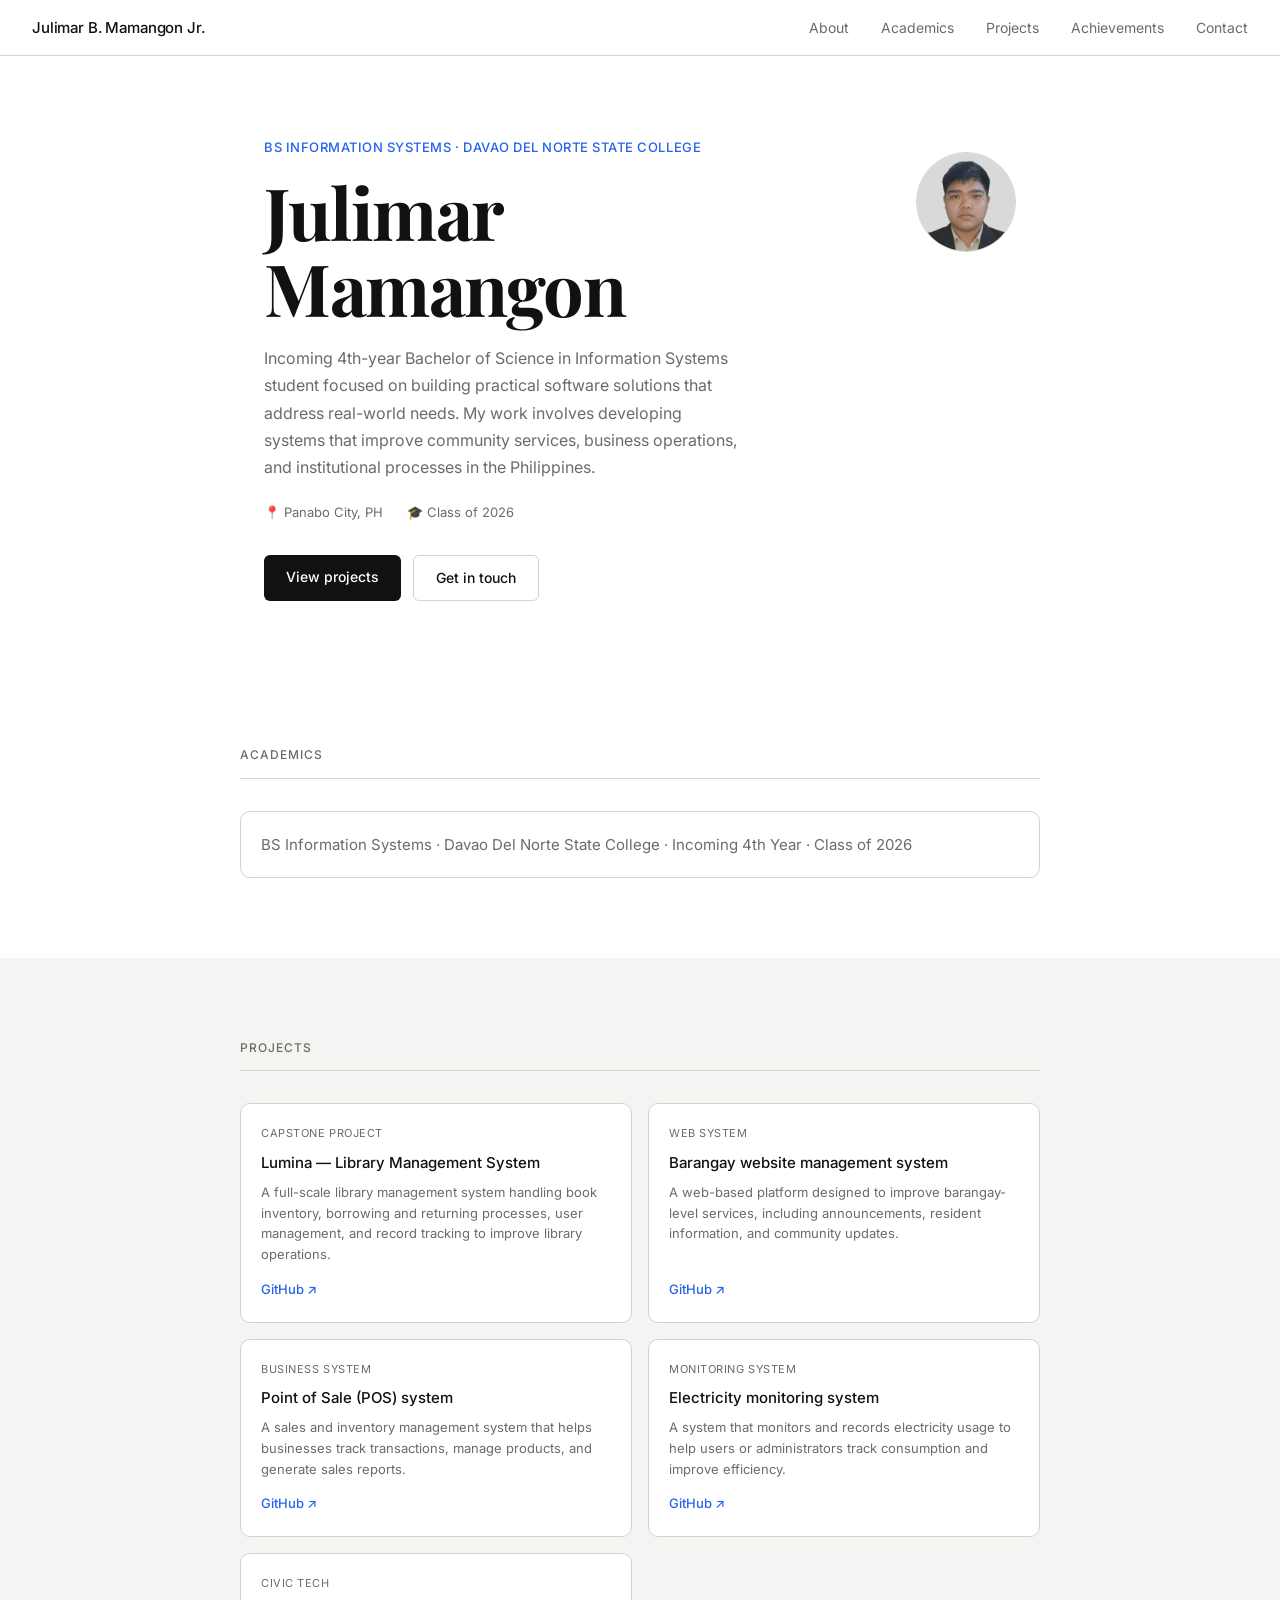
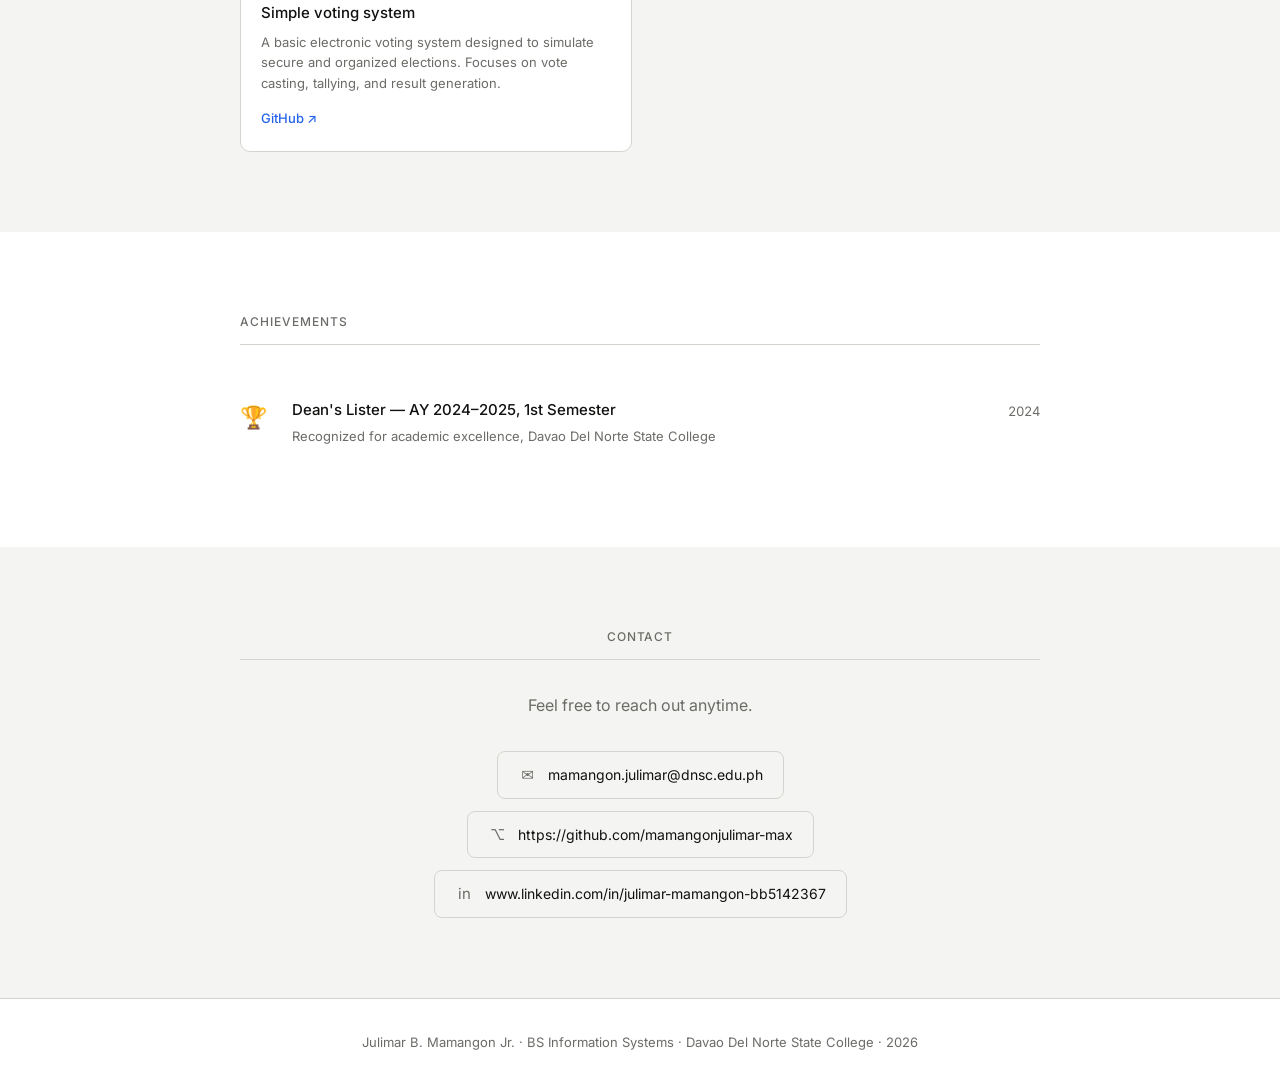
==== index.html @ afd299e3 "Update index.html" ====
<!DOCTYPE html>
<html lang="en">
<head>
  <meta charset="UTF-8" />
  <meta name="viewport" content="width=device-width, initial-scale=1.0" />
  <title>Julimar B. Mamangon Jr. — Portfolio</title>
  <link rel="preconnect" href="https://fonts.googleapis.com" />
  <link rel="preconnect" href="https://fonts.gstatic.com" crossorigin />
  <link href="https://fonts.googleapis.com/css2?family=Inter:wght@400;500&family=Playfair+Display:wght@700&display=swap" rel="stylesheet" />
  <link rel="stylesheet" href="style.css" />
</head>
<body>

  <nav class="nav">
    <span class="nav-name">Julimar B. Mamangon Jr.</span>
    <ul class="nav-links">
      <li><a href="#about">About</a></li>
      <li><a href="#academics">Academics</a></li>
      <li><a href="#projects">Projects</a></li>
      <li><a href="#achievements">Achievements</a></li>
      <li><a href="#contact">Contact</a></li>
    </ul>
  </nav>

  <header class="hero" id="about">
    <div class="hero-inner">
      <p class="hero-eyebrow">BS Information Systems · Davao Del Norte State College</p>
      <h1 class="hero-name">Julimar<br>Mamangon</h1>
      <p class="hero-desc">
        Incoming 4th-year Bachelor of Science in Information Systems student focused on building practical software solutions that address real-world needs. My work involves developing systems that improve community services, business operations, and institutional processes in the Philippines.
      </p>
      <div class="hero-meta">
        <span>📍 Panabo City, PH</span>
        <span>🎓 Class of 2026</span>
      </div>
      <div class="hero-actions">
        <a href="#projects" class="btn-primary">View projects</a>
        <a href="#contact" class="btn-outline">Get in touch</a>
      </div>
    </div>
    <img src="photo.jpg" alt="Julimar B. Mamangon Jr." class="hero-avatar hero-photo" />
  </header>

  <section class="section" id="academics">
    <div class="container">
      <h2 class="section-label">Academics</h2>
      <div class="academics-info">
        <p>BS Information Systems · Davao Del Norte State College · Incoming 4th Year · Class of 2026</p>
      </div>
    </div>
  </section>

  <section class="section section-alt" id="projects">
    <div class="container">
      <h2 class="section-label">Projects</h2>
      <div class="projects-grid">

        <div class="project-card">
          <div class="project-top">
            <span class="project-tag">Capstone project</span>
          </div>
          <h3 class="project-title">Lumina — Library Management System</h3>
          <p class="project-desc">A full-scale library management system handling book inventory, borrowing and returning processes, user management, and record tracking to improve library operations.</p>
          <div class="project-links">
            <a href="https://github.com/yourusername/lumina-lms" target="_blank" rel="noopener">GitHub ↗</a>
          </div>
        </div>

        <div class="project-card">
          <div class="project-top">
            <span class="project-tag">Web system</span>
          </div>
          <h3 class="project-title">Barangay website management system</h3>
          <p class="project-desc">A web-based platform designed to improve barangay-level services, including announcements, resident information, and community updates.</p>
          <div class="project-links">
            <a href="https://github.com/yourusername/barangay-system" target="_blank" rel="noopener">GitHub ↗</a>
          </div>
        </div>

        <div class="project-card">
          <div class="project-top">
            <span class="project-tag">Business system</span>
          </div>
          <h3 class="project-title">Point of Sale (POS) system</h3>
          <p class="project-desc">A sales and inventory management system that helps businesses track transactions, manage products, and generate sales reports.</p>
          <div class="project-links">
            <a href="https://github.com/yourusername/pos-system" target="_blank" rel="noopener">GitHub ↗</a>
          </div>
        </div>

        <div class="project-card">
          <div class="project-top">
            <span class="project-tag">Monitoring system</span>
          </div>
          <h3 class="project-title">Electricity monitoring system</h3>
          <p class="project-desc">A system that monitors and records electricity usage to help users or administrators track consumption and improve efficiency.</p>
          <div class="project-links">
            <a href="https://github.com/yourusername/electricity-monitor" target="_blank" rel="noopener">GitHub ↗</a>
          </div>
        </div>

        <div class="project-card">
          <div class="project-top">
            <span class="project-tag">Civic tech</span>
          </div>
          <h3 class="project-title">Simple voting system</h3>
          <p class="project-desc">A basic electronic voting system designed to simulate secure and organized elections. Focuses on vote casting, tallying, and result generation.</p>
          <div class="project-links">
            <a href="https://github.com/yourusername/voting-system" target="_blank" rel="noopener">GitHub ↗</a>
          </div>
        </div>

      </div>
    </div>
  </section>

  <section class="section" id="achievements">
    <div class="container">
      <h2 class="section-label">Achievements</h2>
      <div class="achievements-list">
        <div class="achievement">
          <div class="achievement-icon">🏆</div>
          <div class="achievement-body">
            <h3>Dean's Lister — AY 2024–2025, 1st Semester</h3>
            <p>Recognized for academic excellence, Davao Del Norte State College</p>
          </div>
          <span class="achievement-year">2024</span>
        </div>
      </div>
    </div>
  </section>

  <section class="section section-alt" id="contact">
    <div class="container contact-container">
      <h2 class="section-label">Contact</h2>
      <p class="contact-intro">Feel free to reach out anytime.</p>
      <div class="contact-links">
        <a href="mailto:youremail@email.com" class="contact-item">
          <span class="contact-icon">✉</span>
          <span>mamangon.julimar@dnsc.edu.ph</span>
        </a>
        <a href="https://github.com/yourusername" target="_blank" rel="noopener" class="contact-item">
          <span class="contact-icon">⌥</span>
          <span>https://github.com/mamangonjulimar-max</span>
        </a>
        <a href="https://linkedin.com/in/yourusername" target="_blank" rel="noopener" class="contact-item">
          <span class="contact-icon">in</span>
          <span>www.linkedin.com/in/julimar-mamangon-bb5142367</span>
        </a>
      </div>
    </div>
  </section>

  <footer class="footer">
    <p>Julimar B. Mamangon Jr. · BS Information Systems · Davao Del Norte State College · 2026</p>
  </footer>

</body>
</html>
---- style.css ----
*, *::before, *::after {
  box-sizing: border-box;
  margin: 0;
  padding: 0;
}

:root {
  --black: #111110;
  --gray-900: #1c1c1a;
  --gray-600: #6b6b67;
  --gray-300: #d4d4cf;
  --gray-100: #f4f4f2;
  --white: #ffffff;
  --accent: #2563eb;
  --accent-light: #eff6ff;

  --font-display: 'Playfair Display', Georgia, serif;
  --font-body: 'Inter', system-ui, sans-serif;

  --max-w: 800px;
  --section-pad: 5rem 1.5rem;
}

html { scroll-behavior: smooth; }

body {
  font-family: var(--font-body);
  font-size: 16px;
  line-height: 1.7;
  color: var(--black);
  background: var(--white);
  -webkit-font-smoothing: antialiased;
}

a { color: inherit; text-decoration: none; }

/* ── NAV ── */
.nav {
  position: sticky;
  top: 0;
  z-index: 100;
  background: rgba(255,255,255,0.92);
  backdrop-filter: blur(8px);
  border-bottom: 1px solid var(--gray-300);
  display: flex;
  align-items: center;
  justify-content: space-between;
  padding: 0 2rem;
  height: 56px;
}

.nav-name {
  font-size: 15px;
  font-weight: 500;
  letter-spacing: -0.01em;
}

.nav-links {
  display: flex;
  gap: 2rem;
  list-style: none;
}

.nav-links a {
  font-size: 14px;
  color: var(--gray-600);
  transition: color 0.15s;
}

.nav-links a:hover { color: var(--black); }

/* ── HERO ── */
.hero {
  max-width: var(--max-w);
  margin: 0 auto;
  padding: 5rem 1.5rem 4rem;
  display: flex;
  align-items: flex-start;
  justify-content: space-between;
  gap: 2rem;
}

.hero-inner { flex: 1; }

.hero-eyebrow {
  font-size: 13px;
  font-weight: 500;
  color: var(--accent);
  letter-spacing: 0.04em;
  text-transform: uppercase;
  margin-bottom: 1rem;
}

.hero-name {
  font-family: var(--font-display);
  font-size: clamp(48px, 7vw, 72px);
  font-weight: 700;
  line-height: 1.05;
  letter-spacing: -0.02em;
  color: var(--black);
  margin-bottom: 1.25rem;
}

.hero-desc {
  font-size: 16px;
  color: var(--gray-600);
  max-width: 480px;
  line-height: 1.7;
  margin-bottom: 1.25rem;
}

.hero-meta {
  display: flex;
  flex-wrap: wrap;
  gap: 0.75rem 1.5rem;
  font-size: 13px;
  color: var(--gray-600);
  margin-bottom: 2rem;
}

.hero-actions {
  display: flex;
  gap: 0.75rem;
  flex-wrap: wrap;
}

.btn-primary {
  display: inline-block;
  padding: 10px 22px;
  background: var(--black);
  color: var(--white);
  font-size: 14px;
  font-weight: 500;
  border-radius: 6px;
  transition: background 0.15s;
}

.btn-primary:hover { background: var(--gray-900); }

.btn-outline {
  display: inline-block;
  padding: 10px 22px;
  background: transparent;
  color: var(--black);
  font-size: 14px;
  font-weight: 500;
  border-radius: 6px;
  border: 1px solid var(--gray-300);
  transition: border-color 0.15s, background 0.15s;
}

.btn-outline:hover { background: var(--gray-100); }

.hero-avatar {
  width: 100px;
  height: 100px;
  border-radius: 50%;
  flex-shrink: 0;
  margin-top: 1rem;
  border: 1px solid var(--gray-300);
}

.hero-photo {
  object-fit: cover;
  object-position: center top;
  display: block;
}

/* ── SECTIONS ── */
.section { padding: var(--section-pad); }
.section-alt { background: var(--gray-100); }

.container {
  max-width: var(--max-w);
  margin: 0 auto;
}

.section-label {
  font-size: 12px;
  font-weight: 500;
  color: var(--gray-600);
  letter-spacing: 0.08em;
  text-transform: uppercase;
  margin-bottom: 2rem;
  padding-bottom: 0.75rem;
  border-bottom: 1px solid var(--gray-300);
}

/* ── ACADEMICS ── */
.academics-info {
  font-size: 15px;
  color: var(--gray-600);
  padding: 1.25rem;
  background: var(--white);
  border: 1px solid var(--gray-300);
  border-radius: 10px;
}

/* ── PROJECTS ── */
.projects-grid {
  display: grid;
  grid-template-columns: 1fr 1fr;
  gap: 1rem;
}

.projects-grid .project-card:last-child:nth-child(odd) {
  grid-column: 1 / -1;
  max-width: calc(50% - 0.5rem);
}

.project-card {
  background: var(--white);
  border: 1px solid var(--gray-300);
  border-radius: 10px;
  padding: 1.25rem;
  display: flex;
  flex-direction: column;
  gap: 0.6rem;
  transition: border-color 0.15s;
}

.project-card:hover { border-color: var(--gray-600); }

.project-top {
  display: flex;
  align-items: center;
  justify-content: space-between;
}

.project-tag {
  font-size: 11px;
  color: var(--gray-600);
  text-transform: uppercase;
  letter-spacing: 0.05em;
}

.project-lang {
  font-size: 11px;
  font-weight: 500;
  padding: 2px 8px;
  border-radius: 20px;
}

.project-lang.python { background: #dbeafe; color: #1e40af; }
.project-lang.js     { background: #fef9c3; color: #713f12; }
.project-lang.dart   { background: #d1fae5; color: #065f46; }

.project-title {
  font-size: 15px;
  font-weight: 500;
  line-height: 1.3;
}

.project-desc {
  font-size: 13px;
  color: var(--gray-600);
  line-height: 1.6;
  flex: 1;
}

.project-links a {
  font-size: 13px;
  color: var(--accent);
  font-weight: 500;
  transition: opacity 0.15s;
}

.project-links a:hover { opacity: 0.7; }

/* ── ACHIEVEMENTS ── */
.achievements-list {
  display: flex;
  flex-direction: column;
  gap: 0;
}

.achievement {
  display: flex;
  align-items: flex-start;
  gap: 1rem;
  padding: 1.25rem 0;
  border-bottom: 1px solid var(--gray-300);
}

.achievement:last-child { border-bottom: none; }

.achievement-icon {
  font-size: 22px;
  width: 36px;
  flex-shrink: 0;
  padding-top: 2px;
}

.achievement-body { flex: 1; }
.achievement-body h3 { font-size: 15px; font-weight: 500; margin-bottom: 2px; }
.achievement-body p { font-size: 13px; color: var(--gray-600); }

.achievement-year {
  font-size: 13px;
  color: var(--gray-600);
  font-variant-numeric: tabular-nums;
  padding-top: 3px;
  flex-shrink: 0;
}

/* ── CONTACT ── */
.contact-container { text-align: center; }

.contact-intro {
  font-size: 16px;
  color: var(--gray-600);
  margin-bottom: 2rem;
}

.contact-links {
  display: flex;
  flex-direction: column;
  gap: 0.75rem;
  align-items: center;
}

.contact-item {
  display: inline-flex;
  align-items: center;
  gap: 10px;
  font-size: 14px;
  color: var(--black);
  padding: 10px 20px;
  border: 1px solid var(--gray-300);
  border-radius: 8px;
  min-width: 280px;
  transition: background 0.15s, border-color 0.15s;
}

.contact-item:hover { background: var(--gray-100); border-color: var(--gray-600); }

.contact-icon {
  font-size: 15px;
  width: 20px;
  text-align: center;
  color: var(--gray-600);
}

/* ── FOOTER ── */
.footer {
  text-align: center;
  padding: 2rem 1.5rem;
  font-size: 13px;
  color: var(--gray-600);
  border-top: 1px solid var(--gray-300);
}

/* ── RESPONSIVE ── */
@media (max-width: 640px) {
  .nav-links { display: none; }
  .hero { flex-direction: column-reverse; padding: 3rem 1.25rem; }
  .hero-avatar { width: 72px; height: 72px; font-size: 22px; }
  .hero-name { font-size: 44px; }
  .academics-grid { grid-template-columns: 1fr 1fr; }
  .projects-grid { grid-template-columns: 1fr; }
  .contact-item { min-width: unset; width: 100%; }
}

@media (prefers-reduced-motion: reduce) {
  html { scroll-behavior: auto; }
  * { transition: none !important; }
}
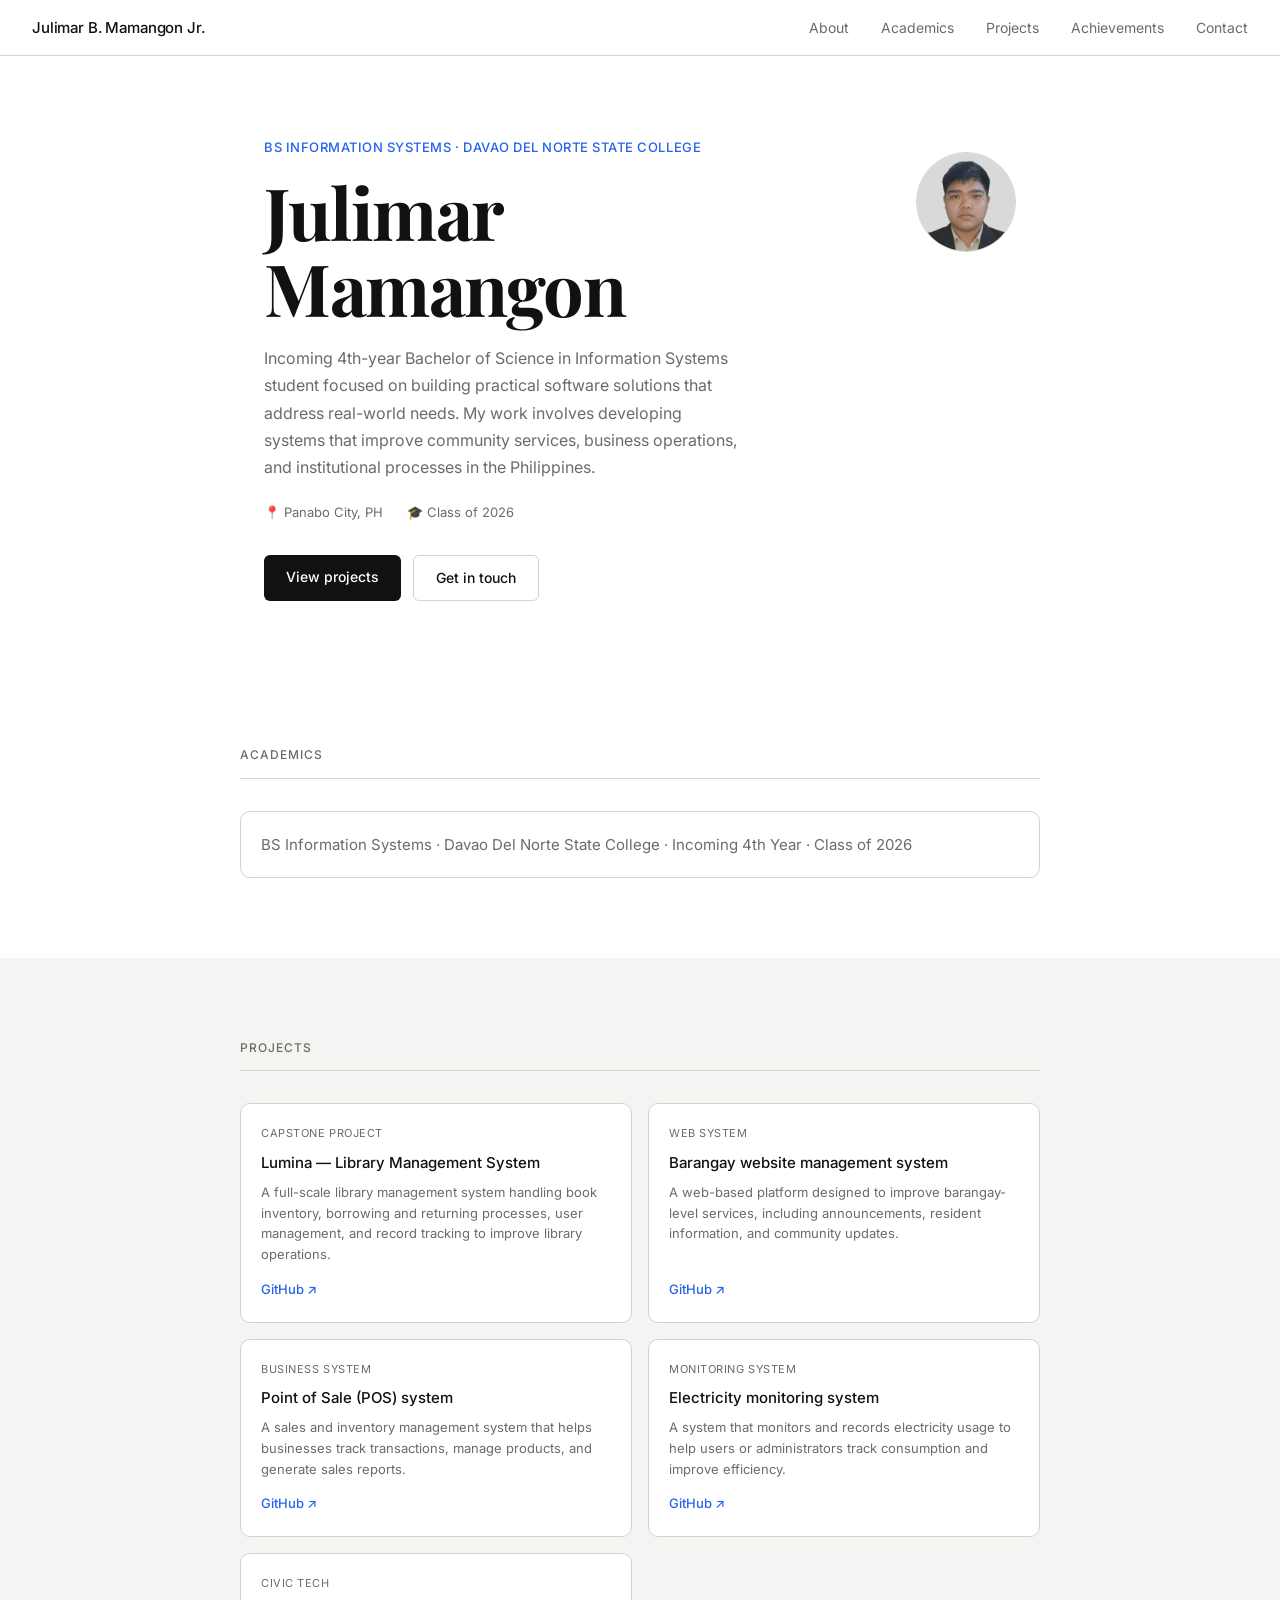
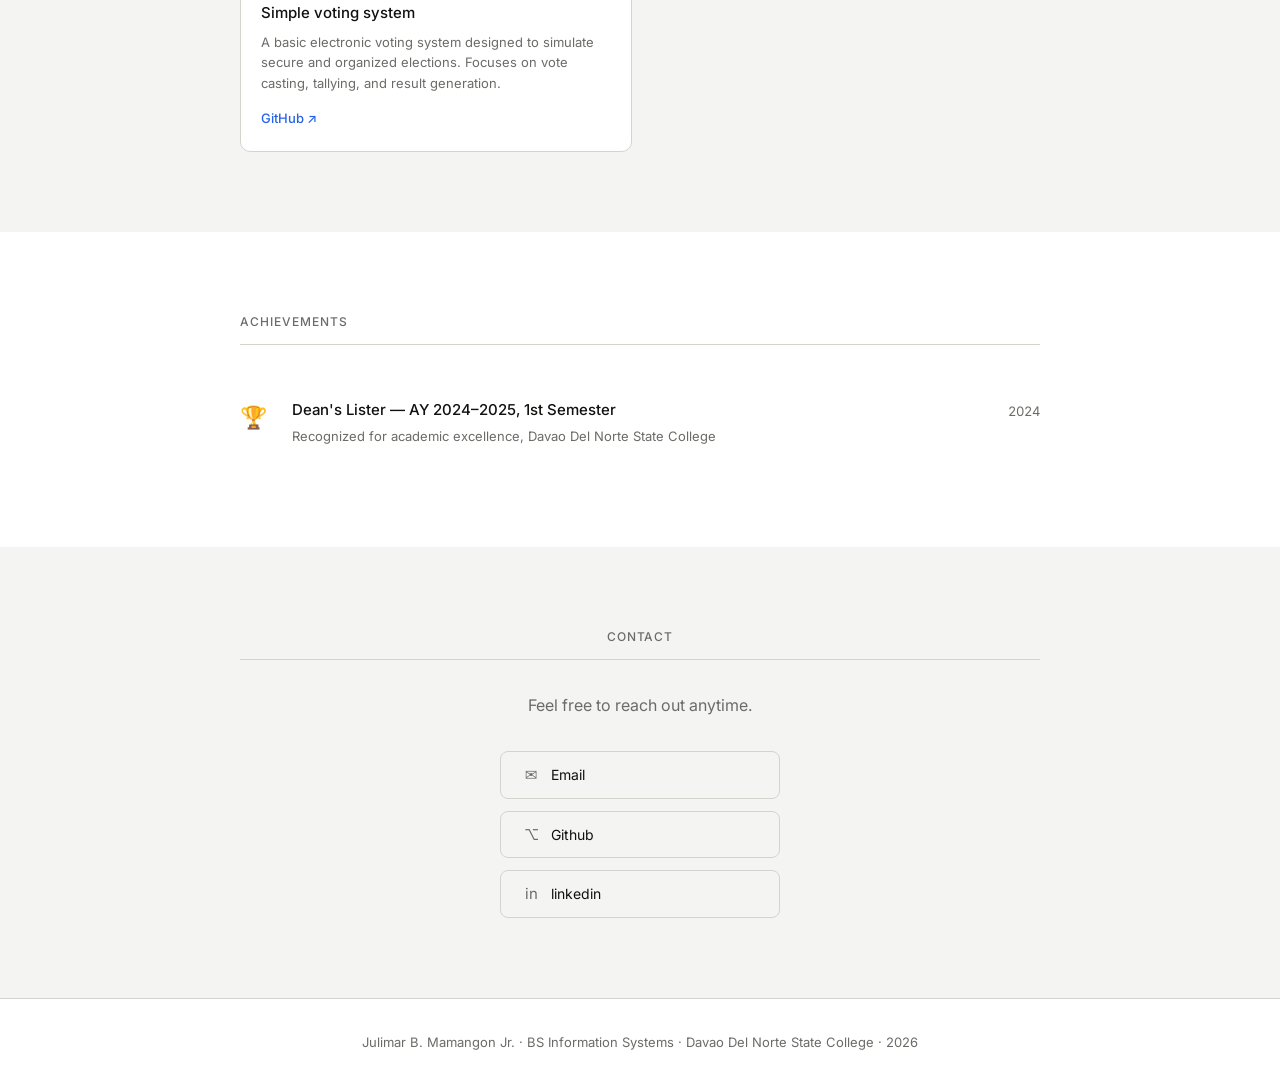
==== commit b23aa286: "Update index.html" ====
--- a/index.html
+++ b/index.html
@@ -135,17 +135,17 @@
       <h2 class="section-label">Contact</h2>
       <p class="contact-intro">Feel free to reach out anytime.</p>
       <div class="contact-links">
-        <a href="mailto:youremail@email.com" class="contact-item">
+        <a href="mailto:mamangon.julimar@dnsc.edu.ph" class="contact-item">
           <span class="contact-icon">✉</span>
-          <span>mamangon.julimar@dnsc.edu.ph</span>
+          <span>Email</span>
         </a>
-        <a href="https://github.com/yourusername" target="_blank" rel="noopener" class="contact-item">
+        <a href="https://github.com/mamangonjulimar-max" target="_blank" rel="noopener" class="contact-item">
           <span class="contact-icon">⌥</span>
-          <span>https://github.com/mamangonjulimar-max</span>
+          <span>Github</span>
         </a>
-        <a href="https://linkedin.com/in/yourusername" target="_blank" rel="noopener" class="contact-item">
+        <a href="www.linkedin.com/in/julimar-mamangon-bb5142367" target="_blank" rel="noopener" class="contact-item">
           <span class="contact-icon">in</span>
-          <span>www.linkedin.com/in/julimar-mamangon-bb5142367</span>
+          <span>linkedin</span>
         </a>
       </div>
     </div>
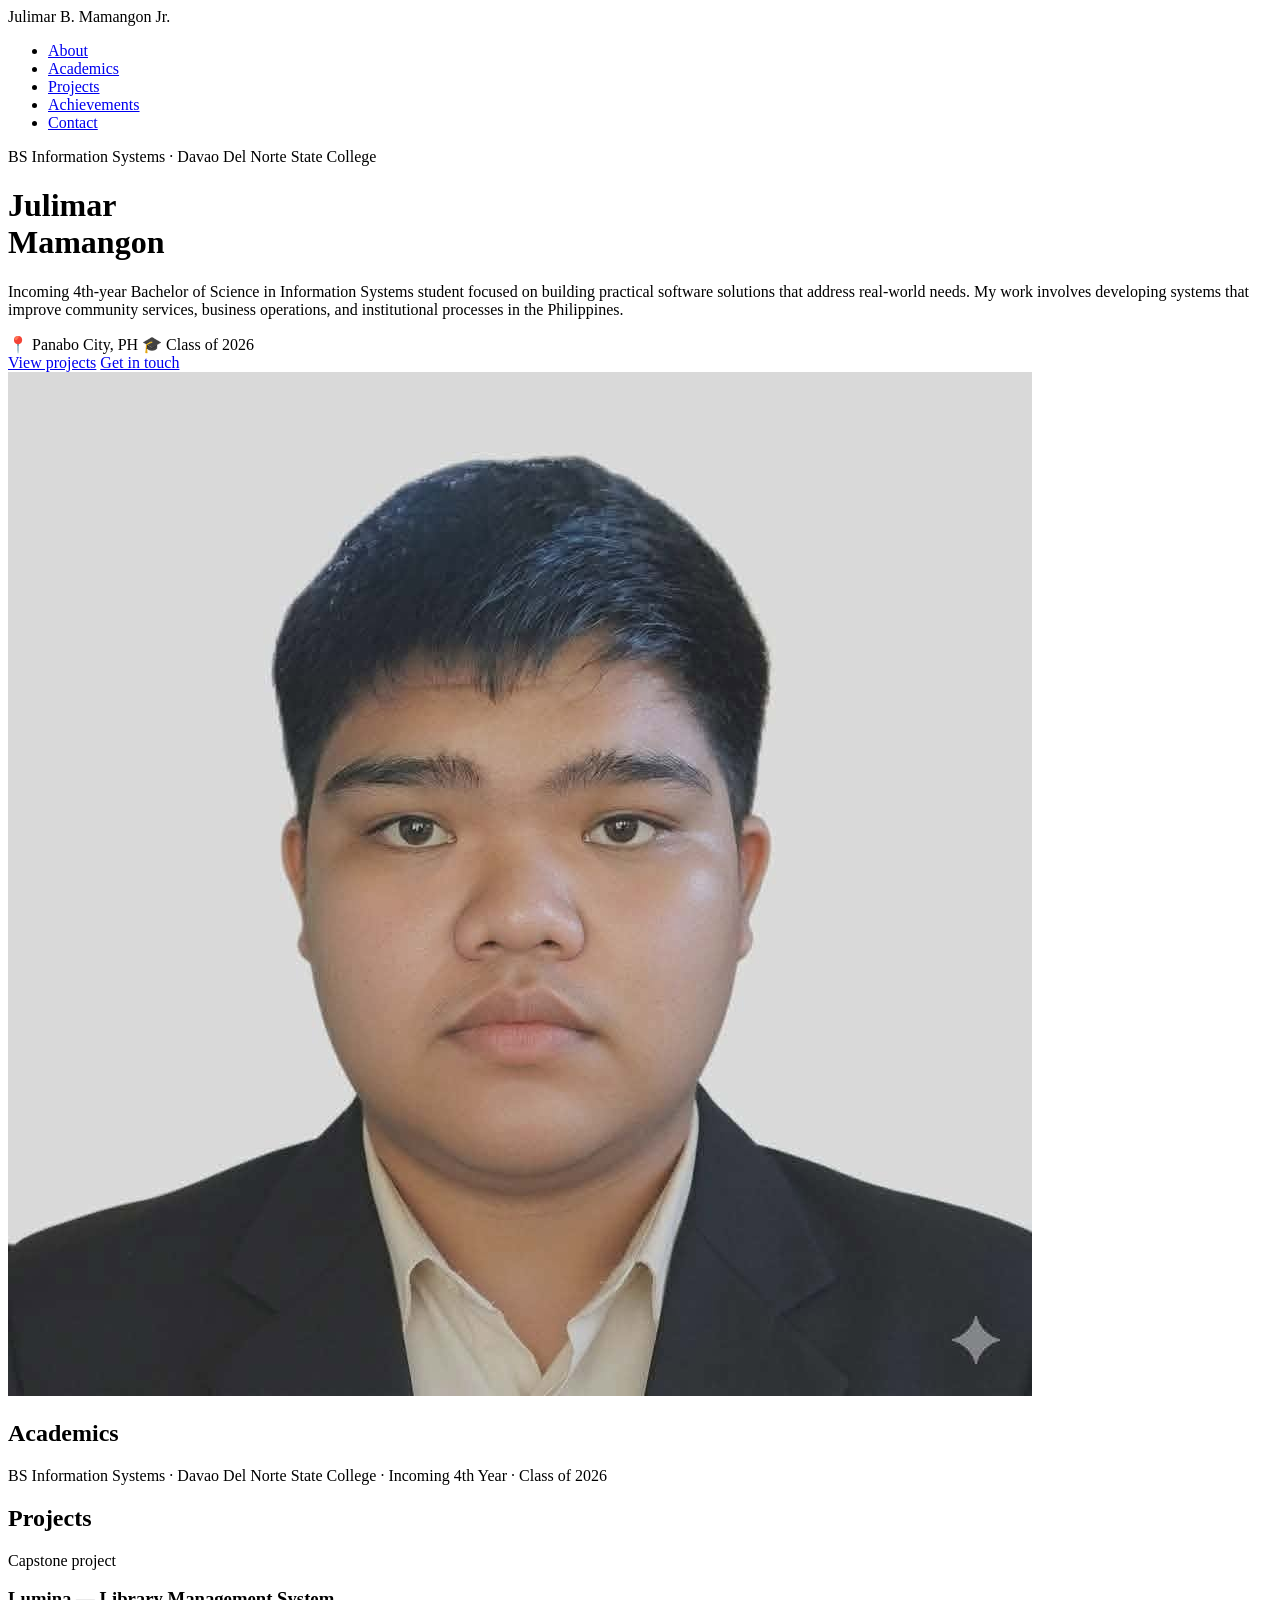
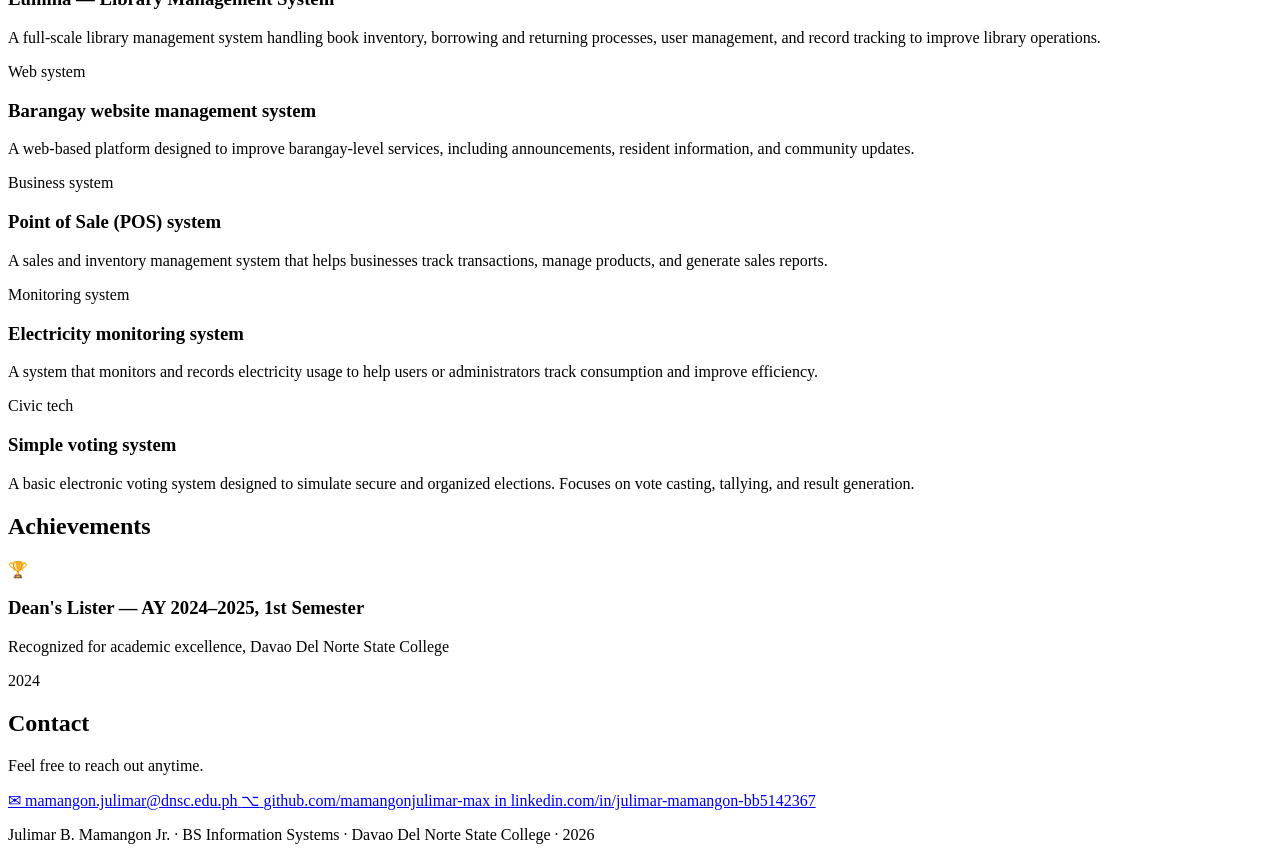
==== commit ea77fdbe: "Rename index (4).html to index.html" ====
--- a/index.html
+++ b/index.html
@@ -61,9 +61,6 @@
           </div>
           <h3 class="project-title">Lumina — Library Management System</h3>
           <p class="project-desc">A full-scale library management system handling book inventory, borrowing and returning processes, user management, and record tracking to improve library operations.</p>
-          <div class="project-links">
-            <a href="https://github.com/yourusername/lumina-lms" target="_blank" rel="noopener">GitHub ↗</a>
-          </div>
         </div>
 
         <div class="project-card">
@@ -72,9 +69,6 @@
           </div>
           <h3 class="project-title">Barangay website management system</h3>
           <p class="project-desc">A web-based platform designed to improve barangay-level services, including announcements, resident information, and community updates.</p>
-          <div class="project-links">
-            <a href="https://github.com/yourusername/barangay-system" target="_blank" rel="noopener">GitHub ↗</a>
-          </div>
         </div>
 
         <div class="project-card">
@@ -83,9 +77,6 @@
           </div>
           <h3 class="project-title">Point of Sale (POS) system</h3>
           <p class="project-desc">A sales and inventory management system that helps businesses track transactions, manage products, and generate sales reports.</p>
-          <div class="project-links">
-            <a href="https://github.com/yourusername/pos-system" target="_blank" rel="noopener">GitHub ↗</a>
-          </div>
         </div>
 
         <div class="project-card">
@@ -94,9 +85,6 @@
           </div>
           <h3 class="project-title">Electricity monitoring system</h3>
           <p class="project-desc">A system that monitors and records electricity usage to help users or administrators track consumption and improve efficiency.</p>
-          <div class="project-links">
-            <a href="https://github.com/yourusername/electricity-monitor" target="_blank" rel="noopener">GitHub ↗</a>
-          </div>
         </div>
 
         <div class="project-card">
@@ -105,9 +93,6 @@
           </div>
           <h3 class="project-title">Simple voting system</h3>
           <p class="project-desc">A basic electronic voting system designed to simulate secure and organized elections. Focuses on vote casting, tallying, and result generation.</p>
-          <div class="project-links">
-            <a href="https://github.com/yourusername/voting-system" target="_blank" rel="noopener">GitHub ↗</a>
-          </div>
         </div>
 
       </div>
@@ -137,15 +122,15 @@
       <div class="contact-links">
         <a href="mailto:mamangon.julimar@dnsc.edu.ph" class="contact-item">
           <span class="contact-icon">✉</span>
-          <span>Email</span>
+          <span>mamangon.julimar@dnsc.edu.ph</span>
         </a>
         <a href="https://github.com/mamangonjulimar-max" target="_blank" rel="noopener" class="contact-item">
           <span class="contact-icon">⌥</span>
-          <span>Github</span>
+          <span>github.com/mamangonjulimar-max</span>
         </a>
-        <a href="www.linkedin.com/in/julimar-mamangon-bb5142367" target="_blank" rel="noopener" class="contact-item">
+        <a href="https://www.linkedin.com/in/julimar-mamangon-bb5142367" target="_blank" rel="noopener" class="contact-item">
           <span class="contact-icon">in</span>
-          <span>linkedin</span>
+          <span>linkedin.com/in/julimar-mamangon-bb5142367</span>
         </a>
       </div>
     </div>
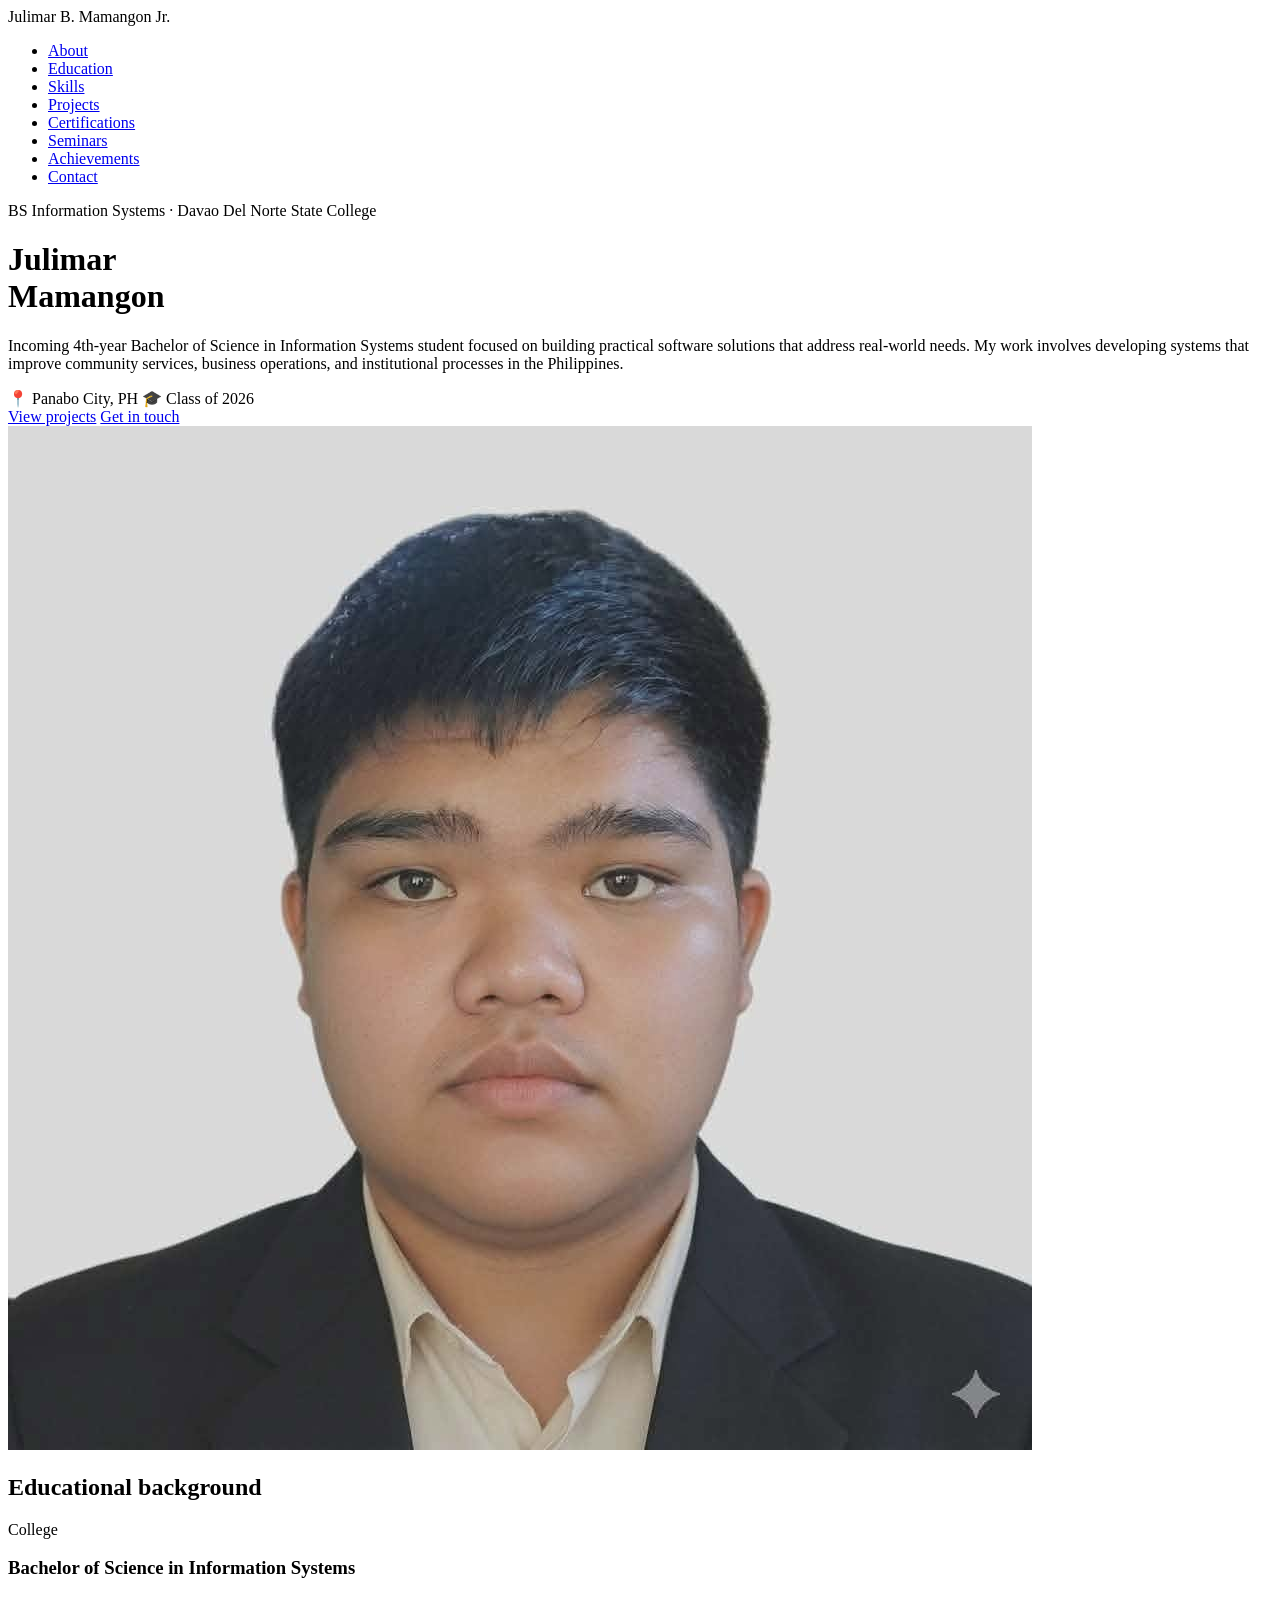
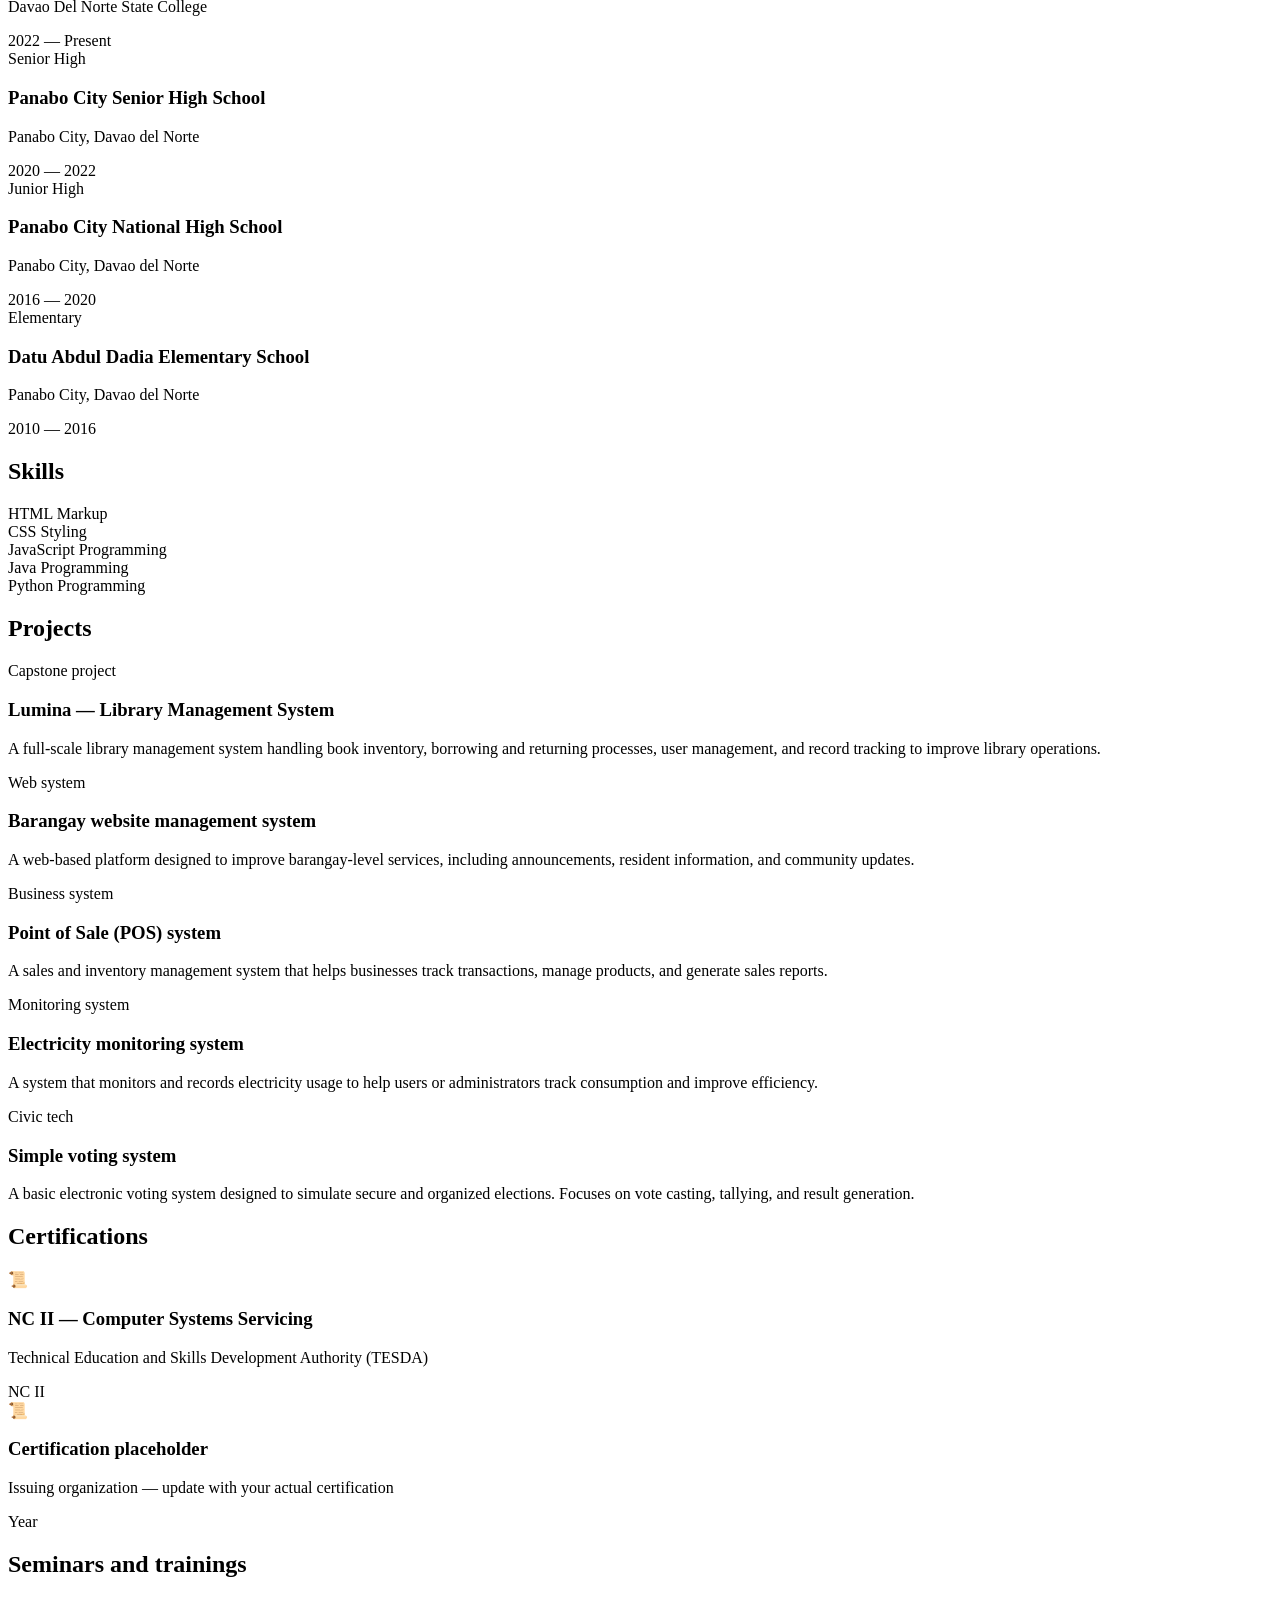
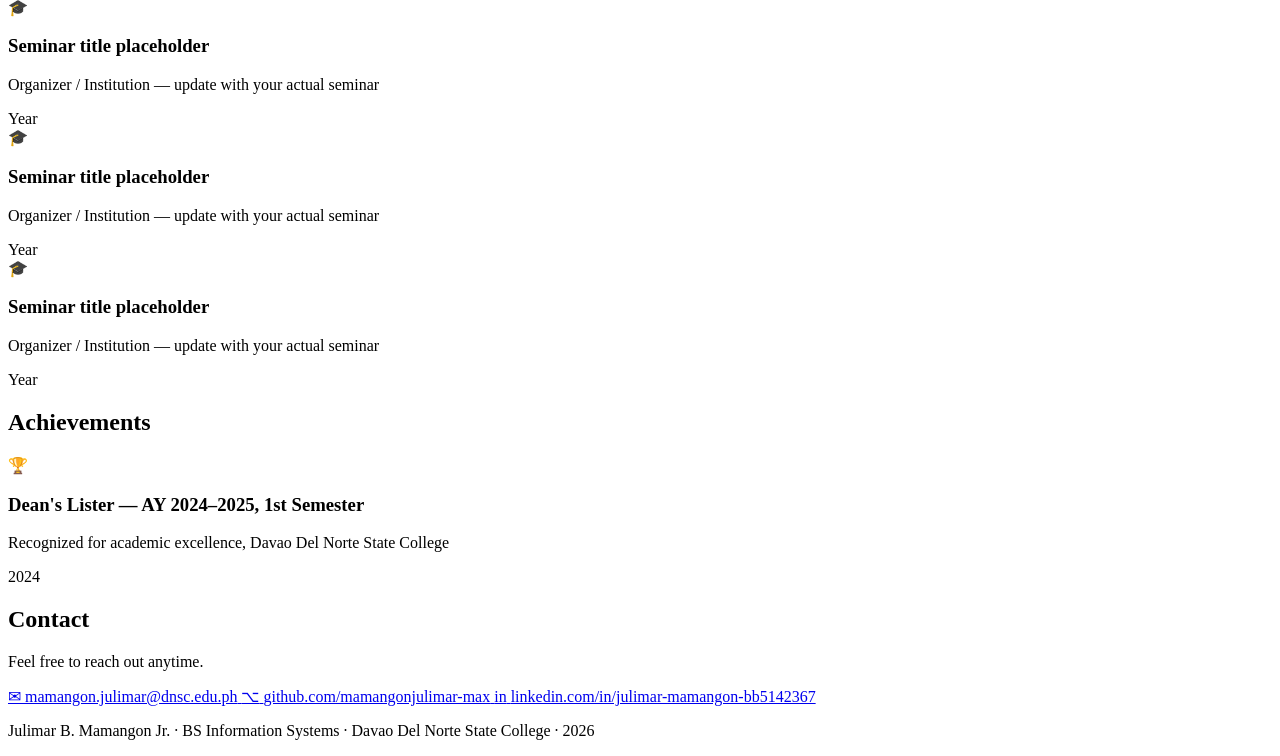
==== commit f17bb41f: "Rename index (5).html to index.html" ====
--- a/index.html
+++ b/index.html
@@ -15,8 +15,11 @@
     <span class="nav-name">Julimar B. Mamangon Jr.</span>
     <ul class="nav-links">
       <li><a href="#about">About</a></li>
-      <li><a href="#academics">Academics</a></li>
+      <li><a href="#education">Education</a></li>
+      <li><a href="#skills">Skills</a></li>
       <li><a href="#projects">Projects</a></li>
+      <li><a href="#certifications">Certifications</a></li>
+      <li><a href="#seminars">Seminars</a></li>
       <li><a href="#achievements">Achievements</a></li>
       <li><a href="#contact">Contact</a></li>
     </ul>
@@ -41,16 +44,83 @@
     <img src="photo.jpg" alt="Julimar B. Mamangon Jr." class="hero-avatar hero-photo" />
   </header>
 
-  <section class="section" id="academics">
-    <div class="container">
-      <h2 class="section-label">Academics</h2>
-      <div class="academics-info">
-        <p>BS Information Systems · Davao Del Norte State College · Incoming 4th Year · Class of 2026</p>
-      </div>
-    </div>
-  </section>
-
-  <section class="section section-alt" id="projects">
+  <!-- EDUCATIONAL BACKGROUND -->
+  <section class="section" id="education">
+    <div class="container">
+      <h2 class="section-label">Educational background</h2>
+      <div class="edu-list">
+
+        <div class="edu-item">
+          <div class="edu-level">College</div>
+          <div class="edu-body">
+            <h3>Bachelor of Science in Information Systems</h3>
+            <p>Davao Del Norte State College</p>
+          </div>
+          <span class="edu-year">2022 — Present</span>
+        </div>
+
+        <div class="edu-item">
+          <div class="edu-level">Senior High</div>
+          <div class="edu-body">
+            <h3>Panabo City Senior High School</h3>
+            <p>Panabo City, Davao del Norte</p>
+          </div>
+          <span class="edu-year">2020 — 2022</span>
+        </div>
+
+        <div class="edu-item">
+          <div class="edu-level">Junior High</div>
+          <div class="edu-body">
+            <h3>Panabo City National High School</h3>
+            <p>Panabo City, Davao del Norte</p>
+          </div>
+          <span class="edu-year">2016 — 2020</span>
+        </div>
+
+        <div class="edu-item">
+          <div class="edu-level">Elementary</div>
+          <div class="edu-body">
+            <h3>Datu Abdul Dadia Elementary School</h3>
+            <p>Panabo City, Davao del Norte</p>
+          </div>
+          <span class="edu-year">2010 — 2016</span>
+        </div>
+
+      </div>
+    </div>
+  </section>
+
+  <!-- SKILLS -->
+  <section class="section section-alt" id="skills">
+    <div class="container">
+      <h2 class="section-label">Skills</h2>
+      <div class="skills-grid">
+        <div class="skill-card">
+          <span class="skill-name">HTML</span>
+          <span class="skill-type">Markup</span>
+        </div>
+        <div class="skill-card">
+          <span class="skill-name">CSS</span>
+          <span class="skill-type">Styling</span>
+        </div>
+        <div class="skill-card">
+          <span class="skill-name">JavaScript</span>
+          <span class="skill-type">Programming</span>
+        </div>
+        <div class="skill-card">
+          <span class="skill-name">Java</span>
+          <span class="skill-type">Programming</span>
+        </div>
+        <div class="skill-card">
+          <span class="skill-name">Python</span>
+          <span class="skill-type">Programming</span>
+        </div>
+      </div>
+    </div>
+  </section>
+
+  <!-- PROJECTS -->
+  <section class="section" id="projects">
     <div class="container">
       <h2 class="section-label">Projects</h2>
       <div class="projects-grid">
@@ -99,7 +169,73 @@
     </div>
   </section>
 
-  <section class="section" id="achievements">
+  <!-- CERTIFICATIONS -->
+  <section class="section section-alt" id="certifications">
+    <div class="container">
+      <h2 class="section-label">Certifications</h2>
+      <div class="achievements-list">
+
+        <div class="achievement">
+          <div class="achievement-icon">📜</div>
+          <div class="achievement-body">
+            <h3>NC II — Computer Systems Servicing</h3>
+            <p>Technical Education and Skills Development Authority (TESDA)</p>
+          </div>
+          <span class="achievement-year">NC II</span>
+        </div>
+
+        <div class="achievement">
+          <div class="achievement-icon">📜</div>
+          <div class="achievement-body">
+            <h3>Certification placeholder</h3>
+            <p>Issuing organization — update with your actual certification</p>
+          </div>
+          <span class="achievement-year">Year</span>
+        </div>
+
+      </div>
+    </div>
+  </section>
+
+  <!-- SEMINARS AND TRAININGS -->
+  <section class="section" id="seminars">
+    <div class="container">
+      <h2 class="section-label">Seminars and trainings</h2>
+      <div class="achievements-list">
+
+        <div class="achievement">
+          <div class="achievement-icon">🎓</div>
+          <div class="achievement-body">
+            <h3>Seminar title placeholder</h3>
+            <p>Organizer / Institution — update with your actual seminar</p>
+          </div>
+          <span class="achievement-year">Year</span>
+        </div>
+
+        <div class="achievement">
+          <div class="achievement-icon">🎓</div>
+          <div class="achievement-body">
+            <h3>Seminar title placeholder</h3>
+            <p>Organizer / Institution — update with your actual seminar</p>
+          </div>
+          <span class="achievement-year">Year</span>
+        </div>
+
+        <div class="achievement">
+          <div class="achievement-icon">🎓</div>
+          <div class="achievement-body">
+            <h3>Seminar title placeholder</h3>
+            <p>Organizer / Institution — update with your actual seminar</p>
+          </div>
+          <span class="achievement-year">Year</span>
+        </div>
+
+      </div>
+    </div>
+  </section>
+
+  <!-- ACHIEVEMENTS -->
+  <section class="section section-alt" id="achievements">
     <div class="container">
       <h2 class="section-label">Achievements</h2>
       <div class="achievements-list">
@@ -115,7 +251,8 @@
     </div>
   </section>
 
-  <section class="section section-alt" id="contact">
+  <!-- CONTACT -->
+  <section class="section" id="contact">
     <div class="container contact-container">
       <h2 class="section-label">Contact</h2>
       <p class="contact-intro">Feel free to reach out anytime.</p>
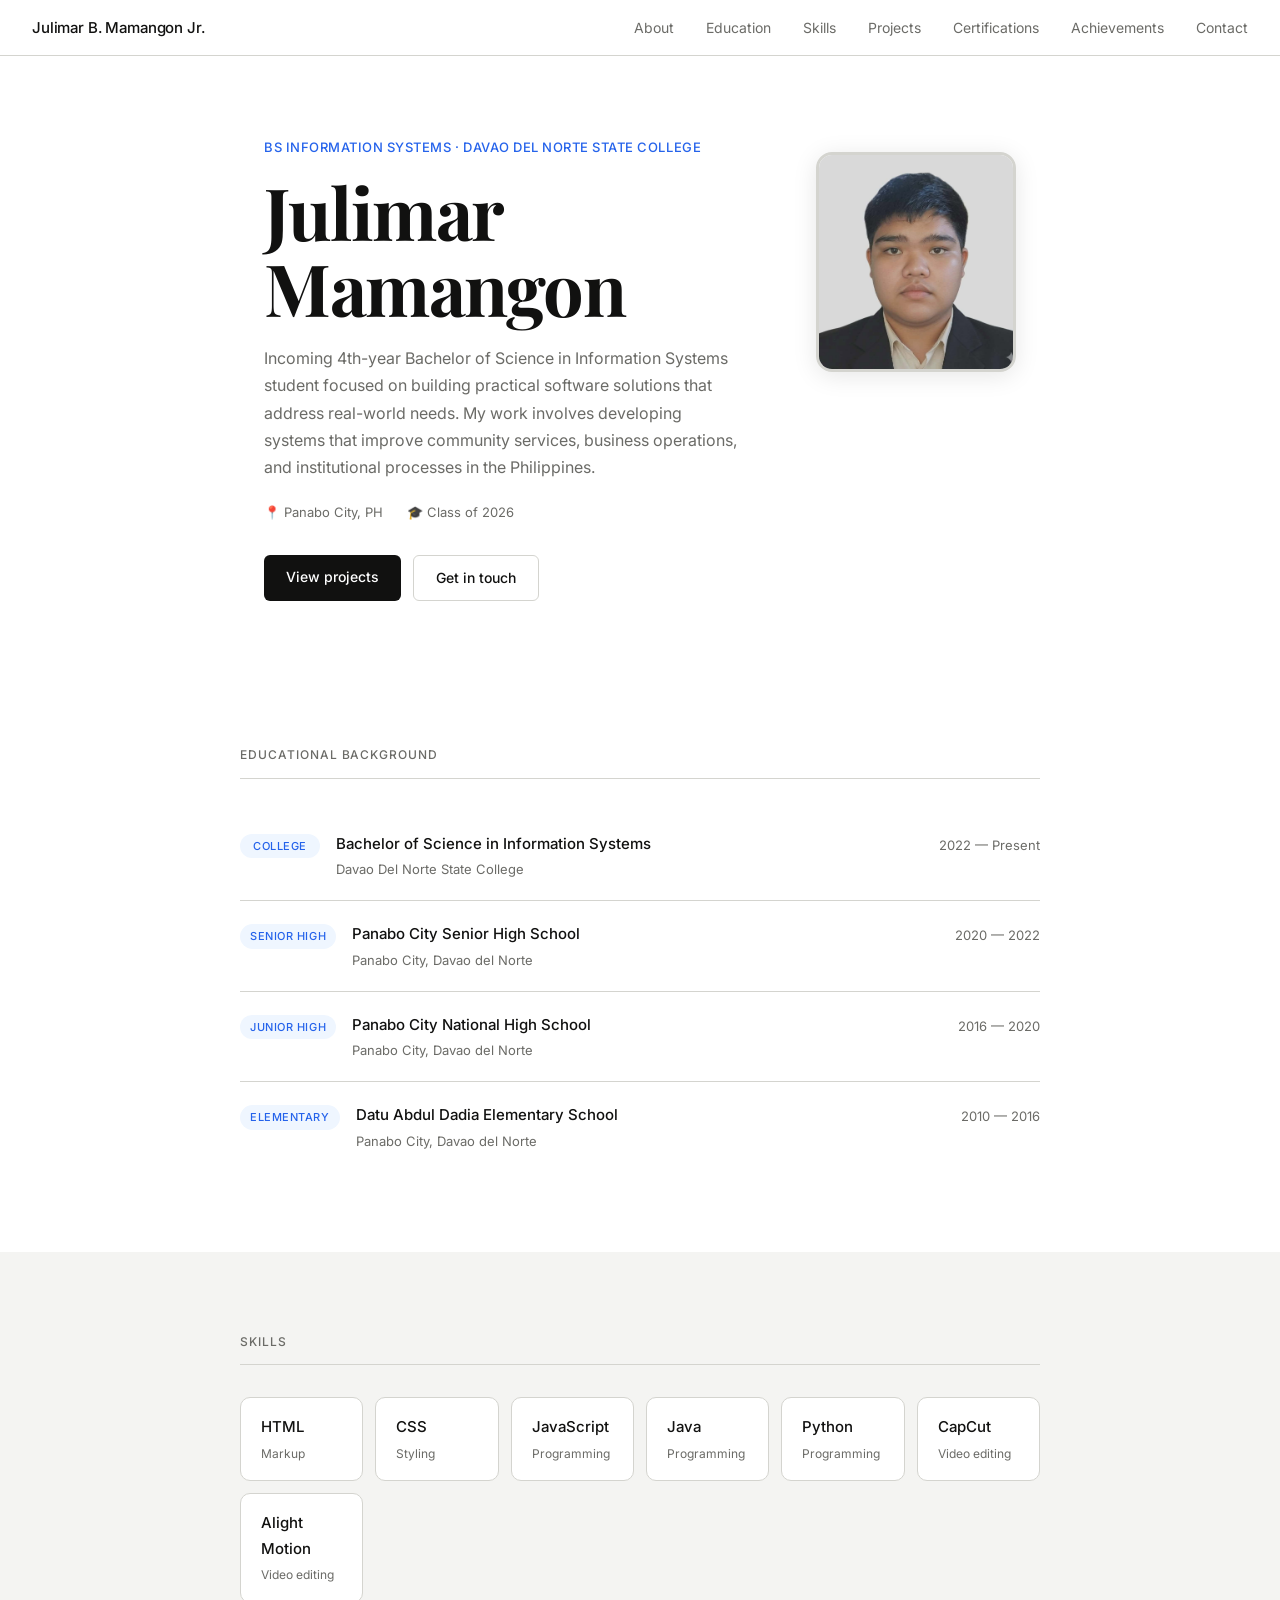
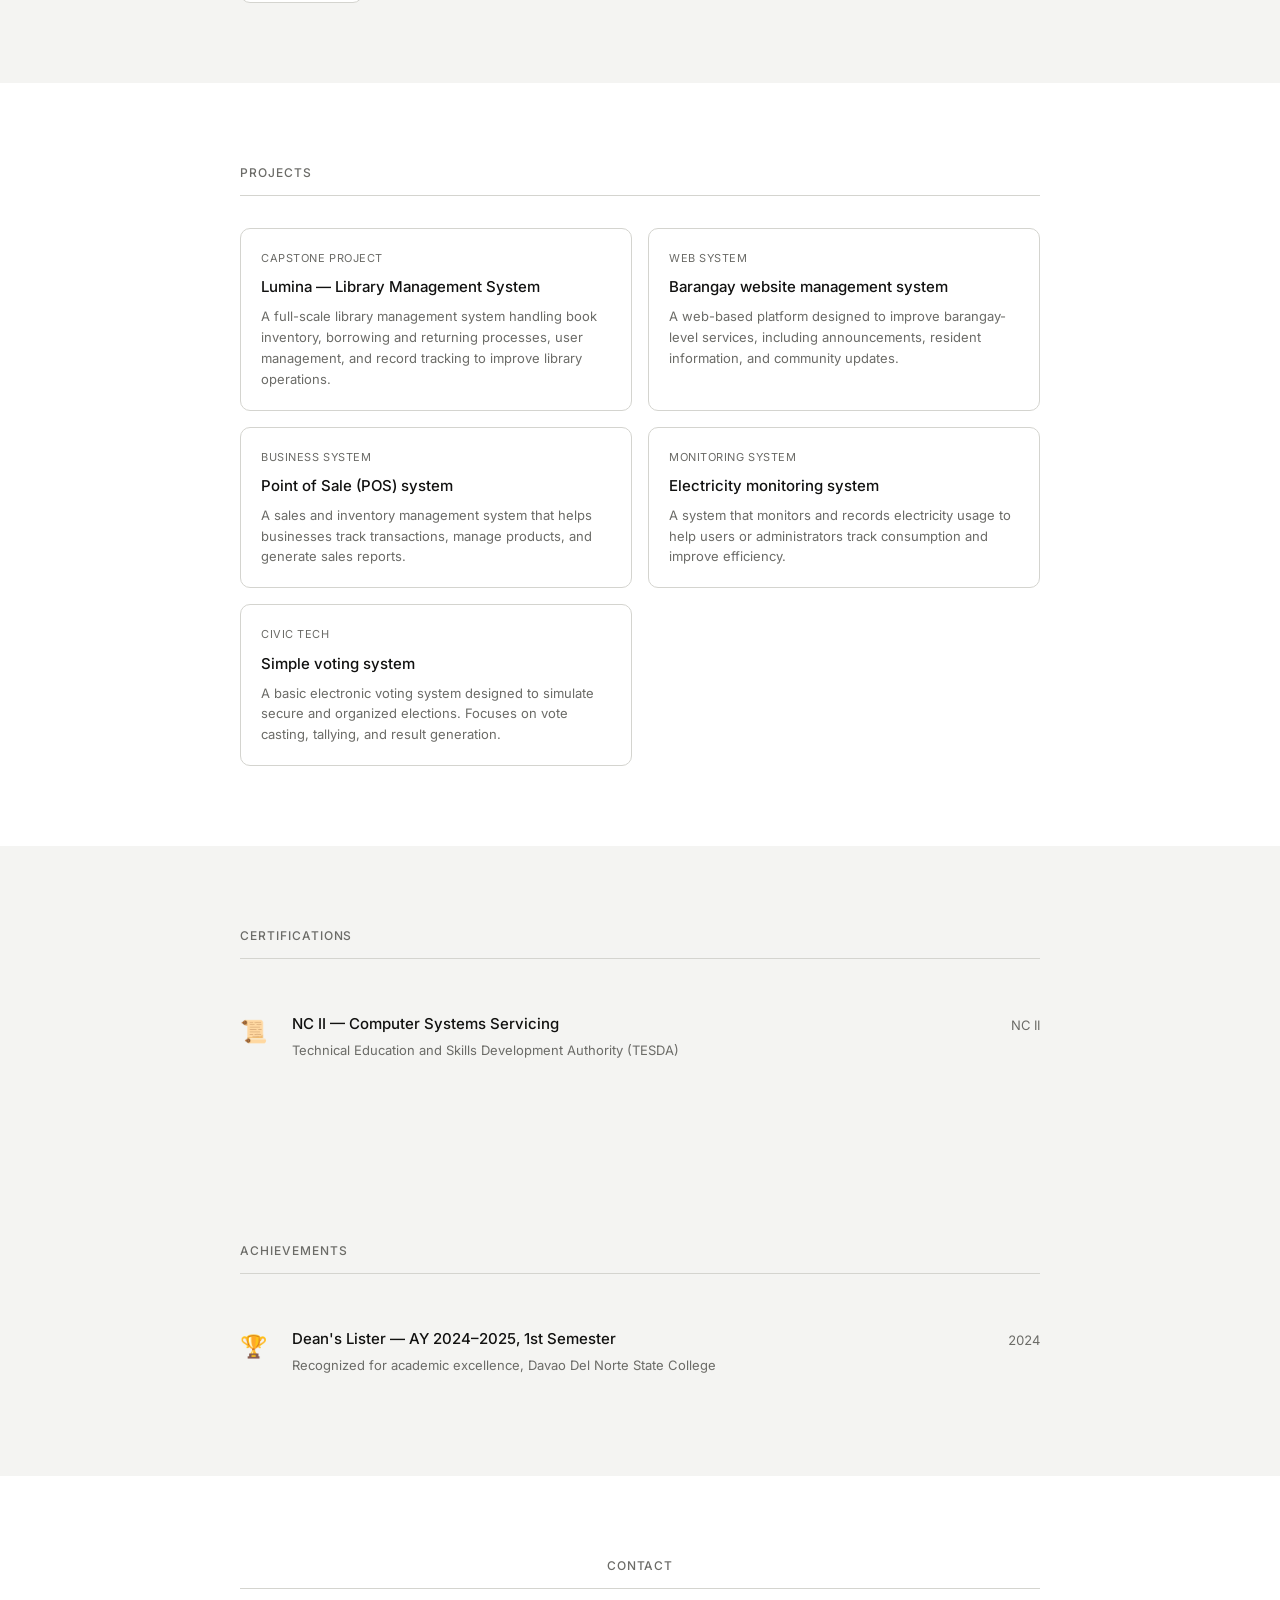
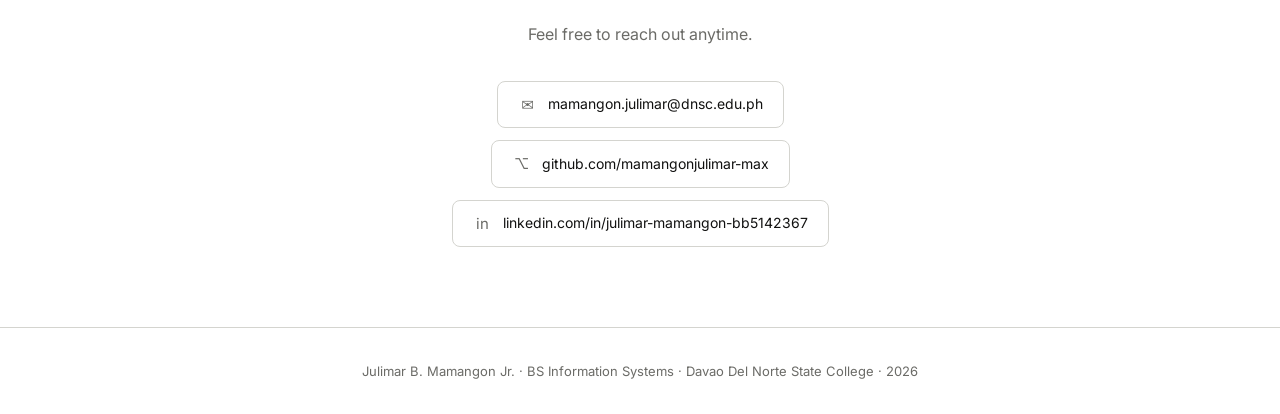
==== commit 16901ef5: "Update and rename index (6).html to index.html" ====
--- a/index.html
+++ b/index.html
@@ -19,7 +19,6 @@
       <li><a href="#skills">Skills</a></li>
       <li><a href="#projects">Projects</a></li>
       <li><a href="#certifications">Certifications</a></li>
-      <li><a href="#seminars">Seminars</a></li>
       <li><a href="#achievements">Achievements</a></li>
       <li><a href="#contact">Contact</a></li>
     </ul>
@@ -115,6 +114,14 @@
           <span class="skill-name">Python</span>
           <span class="skill-type">Programming</span>
         </div>
+        <div class="skill-card">
+          <span class="skill-name">CapCut</span>
+          <span class="skill-type">Video editing</span>
+        </div>
+        <div class="skill-card">
+          <span class="skill-name">Alight Motion</span>
+          <span class="skill-type">Video editing</span>
+        </div>
       </div>
     </div>
   </section>
@@ -182,52 +189,6 @@
             <p>Technical Education and Skills Development Authority (TESDA)</p>
           </div>
           <span class="achievement-year">NC II</span>
-        </div>
-
-        <div class="achievement">
-          <div class="achievement-icon">📜</div>
-          <div class="achievement-body">
-            <h3>Certification placeholder</h3>
-            <p>Issuing organization — update with your actual certification</p>
-          </div>
-          <span class="achievement-year">Year</span>
-        </div>
-
-      </div>
-    </div>
-  </section>
-
-  <!-- SEMINARS AND TRAININGS -->
-  <section class="section" id="seminars">
-    <div class="container">
-      <h2 class="section-label">Seminars and trainings</h2>
-      <div class="achievements-list">
-
-        <div class="achievement">
-          <div class="achievement-icon">🎓</div>
-          <div class="achievement-body">
-            <h3>Seminar title placeholder</h3>
-            <p>Organizer / Institution — update with your actual seminar</p>
-          </div>
-          <span class="achievement-year">Year</span>
-        </div>
-
-        <div class="achievement">
-          <div class="achievement-icon">🎓</div>
-          <div class="achievement-body">
-            <h3>Seminar title placeholder</h3>
-            <p>Organizer / Institution — update with your actual seminar</p>
-          </div>
-          <span class="achievement-year">Year</span>
-        </div>
-
-        <div class="achievement">
-          <div class="achievement-icon">🎓</div>
-          <div class="achievement-body">
-            <h3>Seminar title placeholder</h3>
-            <p>Organizer / Institution — update with your actual seminar</p>
-          </div>
-          <span class="achievement-year">Year</span>
         </div>
 
       </div>
--- a/style.css
+++ b/style.css
@@ -0,0 +1,444 @@
+*, *::before, *::after {
+  box-sizing: border-box;
+  margin: 0;
+  padding: 0;
+}
+
+:root {
+  --black: #111110;
+  --gray-900: #1c1c1a;
+  --gray-600: #6b6b67;
+  --gray-300: #d4d4cf;
+  --gray-100: #f4f4f2;
+  --white: #ffffff;
+  --accent: #2563eb;
+  --accent-light: #eff6ff;
+
+  --font-display: 'Playfair Display', Georgia, serif;
+  --font-body: 'Inter', system-ui, sans-serif;
+
+  --max-w: 800px;
+  --section-pad: 5rem 1.5rem;
+}
+
+html { scroll-behavior: smooth; }
+
+body {
+  font-family: var(--font-body);
+  font-size: 16px;
+  line-height: 1.7;
+  color: var(--black);
+  background: var(--white);
+  -webkit-font-smoothing: antialiased;
+}
+
+a { color: inherit; text-decoration: none; }
+
+/* ── NAV ── */
+.nav {
+  position: sticky;
+  top: 0;
+  z-index: 100;
+  background: rgba(255,255,255,0.92);
+  backdrop-filter: blur(8px);
+  border-bottom: 1px solid var(--gray-300);
+  display: flex;
+  align-items: center;
+  justify-content: space-between;
+  padding: 0 2rem;
+  height: 56px;
+}
+
+.nav-name {
+  font-size: 15px;
+  font-weight: 500;
+  letter-spacing: -0.01em;
+}
+
+.nav-links {
+  display: flex;
+  gap: 2rem;
+  list-style: none;
+}
+
+.nav-links a {
+  font-size: 14px;
+  color: var(--gray-600);
+  transition: color 0.15s;
+}
+
+.nav-links a:hover { color: var(--black); }
+
+/* ── HERO ── */
+.hero {
+  max-width: var(--max-w);
+  margin: 0 auto;
+  padding: 5rem 1.5rem 4rem;
+  display: flex;
+  align-items: flex-start;
+  justify-content: space-between;
+  gap: 2rem;
+}
+
+.hero-inner { flex: 1; }
+
+.hero-eyebrow {
+  font-size: 13px;
+  font-weight: 500;
+  color: var(--accent);
+  letter-spacing: 0.04em;
+  text-transform: uppercase;
+  margin-bottom: 1rem;
+}
+
+.hero-name {
+  font-family: var(--font-display);
+  font-size: clamp(48px, 7vw, 72px);
+  font-weight: 700;
+  line-height: 1.05;
+  letter-spacing: -0.02em;
+  color: var(--black);
+  margin-bottom: 1.25rem;
+}
+
+.hero-desc {
+  font-size: 16px;
+  color: var(--gray-600);
+  max-width: 480px;
+  line-height: 1.7;
+  margin-bottom: 1.25rem;
+}
+
+.hero-meta {
+  display: flex;
+  flex-wrap: wrap;
+  gap: 0.75rem 1.5rem;
+  font-size: 13px;
+  color: var(--gray-600);
+  margin-bottom: 2rem;
+}
+
+.hero-actions {
+  display: flex;
+  gap: 0.75rem;
+  flex-wrap: wrap;
+}
+
+.btn-primary {
+  display: inline-block;
+  padding: 10px 22px;
+  background: var(--black);
+  color: var(--white);
+  font-size: 14px;
+  font-weight: 500;
+  border-radius: 6px;
+  transition: background 0.15s;
+}
+
+.btn-primary:hover { background: var(--gray-900); }
+
+.btn-outline {
+  display: inline-block;
+  padding: 10px 22px;
+  background: transparent;
+  color: var(--black);
+  font-size: 14px;
+  font-weight: 500;
+  border-radius: 6px;
+  border: 1px solid var(--gray-300);
+  transition: border-color 0.15s, background 0.15s;
+}
+
+.btn-outline:hover { background: var(--gray-100); }
+
+.hero-avatar {
+  width: 200px;
+  height: 220px;
+  border-radius: 16px;
+  flex-shrink: 0;
+  margin-top: 1rem;
+  border: 3px solid var(--gray-300);
+  box-shadow: 0 4px 24px rgba(0,0,0,0.10);
+}
+
+.hero-photo {
+  object-fit: cover;
+  object-position: center top;
+  display: block;
+}
+
+/* ── SECTIONS ── */
+.section { padding: var(--section-pad); }
+.section-alt { background: var(--gray-100); }
+
+.container {
+  max-width: var(--max-w);
+  margin: 0 auto;
+}
+
+.section-label {
+  font-size: 12px;
+  font-weight: 500;
+  color: var(--gray-600);
+  letter-spacing: 0.08em;
+  text-transform: uppercase;
+  margin-bottom: 2rem;
+  padding-bottom: 0.75rem;
+  border-bottom: 1px solid var(--gray-300);
+}
+
+/* ── ACADEMICS ── */
+.academics-info {
+  font-size: 15px;
+  color: var(--gray-600);
+  padding: 1.25rem;
+  background: var(--white);
+  border: 1px solid var(--gray-300);
+  border-radius: 10px;
+}
+
+/* ── PROJECTS ── */
+.projects-grid {
+  display: grid;
+  grid-template-columns: 1fr 1fr;
+  gap: 1rem;
+}
+
+.projects-grid .project-card:last-child:nth-child(odd) {
+  grid-column: 1 / -1;
+  max-width: calc(50% - 0.5rem);
+}
+
+.project-card {
+  background: var(--white);
+  border: 1px solid var(--gray-300);
+  border-radius: 10px;
+  padding: 1.25rem;
+  display: flex;
+  flex-direction: column;
+  gap: 0.6rem;
+  transition: border-color 0.15s;
+}
+
+.project-card:hover { border-color: var(--gray-600); }
+
+.project-top {
+  display: flex;
+  align-items: center;
+  justify-content: space-between;
+}
+
+.project-tag {
+  font-size: 11px;
+  color: var(--gray-600);
+  text-transform: uppercase;
+  letter-spacing: 0.05em;
+}
+
+.project-lang {
+  font-size: 11px;
+  font-weight: 500;
+  padding: 2px 8px;
+  border-radius: 20px;
+}
+
+.project-lang.python { background: #dbeafe; color: #1e40af; }
+.project-lang.js     { background: #fef9c3; color: #713f12; }
+.project-lang.dart   { background: #d1fae5; color: #065f46; }
+
+.project-title {
+  font-size: 15px;
+  font-weight: 500;
+  line-height: 1.3;
+}
+
+.project-desc {
+  font-size: 13px;
+  color: var(--gray-600);
+  line-height: 1.6;
+  flex: 1;
+}
+
+.project-links a {
+  font-size: 13px;
+  color: var(--accent);
+  font-weight: 500;
+  transition: opacity 0.15s;
+}
+
+.project-links a:hover { opacity: 0.7; }
+
+/* ── ACHIEVEMENTS ── */
+.achievements-list {
+  display: flex;
+  flex-direction: column;
+  gap: 0;
+}
+
+.achievement {
+  display: flex;
+  align-items: flex-start;
+  gap: 1rem;
+  padding: 1.25rem 0;
+  border-bottom: 1px solid var(--gray-300);
+}
+
+.achievement:last-child { border-bottom: none; }
+
+.achievement-icon {
+  font-size: 22px;
+  width: 36px;
+  flex-shrink: 0;
+  padding-top: 2px;
+}
+
+.achievement-body { flex: 1; }
+.achievement-body h3 { font-size: 15px; font-weight: 500; margin-bottom: 2px; }
+.achievement-body p { font-size: 13px; color: var(--gray-600); }
+
+.achievement-year {
+  font-size: 13px;
+  color: var(--gray-600);
+  font-variant-numeric: tabular-nums;
+  padding-top: 3px;
+  flex-shrink: 0;
+}
+
+/* ── CONTACT ── */
+.contact-container { text-align: center; }
+
+.contact-intro {
+  font-size: 16px;
+  color: var(--gray-600);
+  margin-bottom: 2rem;
+}
+
+.contact-links {
+  display: flex;
+  flex-direction: column;
+  gap: 0.75rem;
+  align-items: center;
+}
+
+.contact-item {
+  display: inline-flex;
+  align-items: center;
+  gap: 10px;
+  font-size: 14px;
+  color: var(--black);
+  padding: 10px 20px;
+  border: 1px solid var(--gray-300);
+  border-radius: 8px;
+  min-width: 280px;
+  transition: background 0.15s, border-color 0.15s;
+}
+
+.contact-item:hover { background: var(--gray-100); border-color: var(--gray-600); }
+
+.contact-icon {
+  font-size: 15px;
+  width: 20px;
+  text-align: center;
+  color: var(--gray-600);
+}
+
+/* ── FOOTER ── */
+.footer {
+  text-align: center;
+  padding: 2rem 1.5rem;
+  font-size: 13px;
+  color: var(--gray-600);
+  border-top: 1px solid var(--gray-300);
+}
+
+/* ── RESPONSIVE ── */
+@media (max-width: 640px) {
+  .nav-links { display: none; }
+  .hero { flex-direction: column-reverse; padding: 3rem 1.25rem; }
+  .hero-avatar { width: 130px; height: 150px; border-radius: 12px; margin: 0 auto; }
+  .hero-name { font-size: 44px; }
+  .academics-grid { grid-template-columns: 1fr 1fr; }
+  .projects-grid { grid-template-columns: 1fr; }
+  .projects-grid .project-card:last-child:nth-child(odd) { grid-column: auto; max-width: 100%; }
+  .contact-item { min-width: unset; width: 100%; }
+}
+
+@media (prefers-reduced-motion: reduce) {
+  html { scroll-behavior: auto; }
+  * { transition: none !important; }
+}
+
+/* ── EDUCATION ── */
+.edu-list {
+  display: flex;
+  flex-direction: column;
+}
+
+.edu-item {
+  display: flex;
+  align-items: flex-start;
+  gap: 1rem;
+  padding: 1.25rem 0;
+  border-bottom: 1px solid var(--gray-300);
+}
+
+.edu-item:last-child { border-bottom: none; }
+
+.edu-level {
+  font-size: 11px;
+  font-weight: 500;
+  text-transform: uppercase;
+  letter-spacing: 0.05em;
+  color: var(--accent);
+  background: var(--accent-light);
+  padding: 3px 10px;
+  border-radius: 20px;
+  white-space: nowrap;
+  margin-top: 3px;
+  flex-shrink: 0;
+  min-width: 80px;
+  text-align: center;
+}
+
+.edu-body { flex: 1; }
+.edu-body h3 { font-size: 15px; font-weight: 500; margin-bottom: 2px; }
+.edu-body p { font-size: 13px; color: var(--gray-600); }
+
+.edu-year {
+  font-size: 13px;
+  color: var(--gray-600);
+  white-space: nowrap;
+  padding-top: 3px;
+  flex-shrink: 0;
+}
+
+/* ── SKILLS ── */
+.skills-grid {
+  display: grid;
+  grid-template-columns: repeat(auto-fit, minmax(120px, 1fr));
+  gap: 0.75rem;
+}
+
+.skill-card {
+  background: var(--white);
+  border: 1px solid var(--gray-300);
+  border-radius: 10px;
+  padding: 1rem 1.25rem;
+  display: flex;
+  flex-direction: column;
+  gap: 4px;
+  transition: border-color 0.15s;
+}
+
+.skill-card:hover { border-color: var(--accent); }
+
+.skill-name {
+  font-size: 15px;
+  font-weight: 500;
+  color: var(--black);
+}
+
+.skill-type {
+  font-size: 12px;
+  color: var(--gray-600);
+}
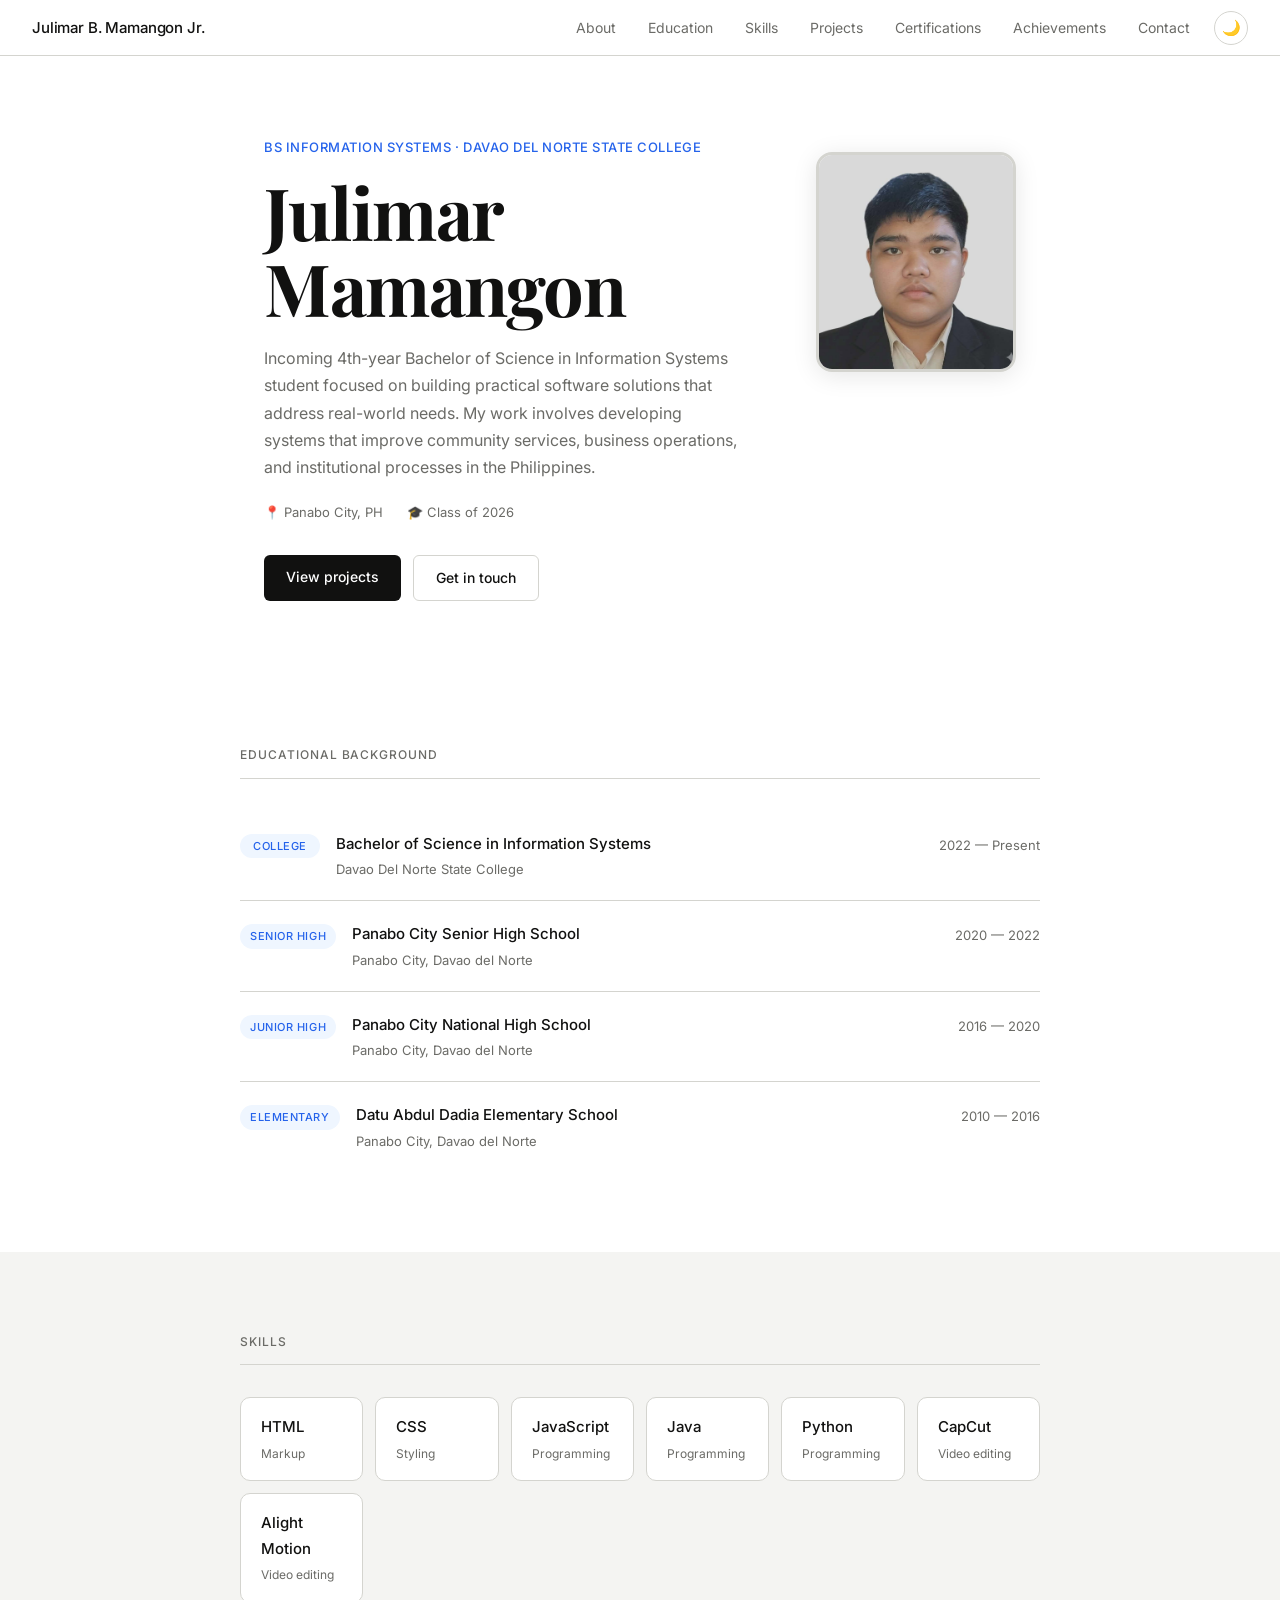
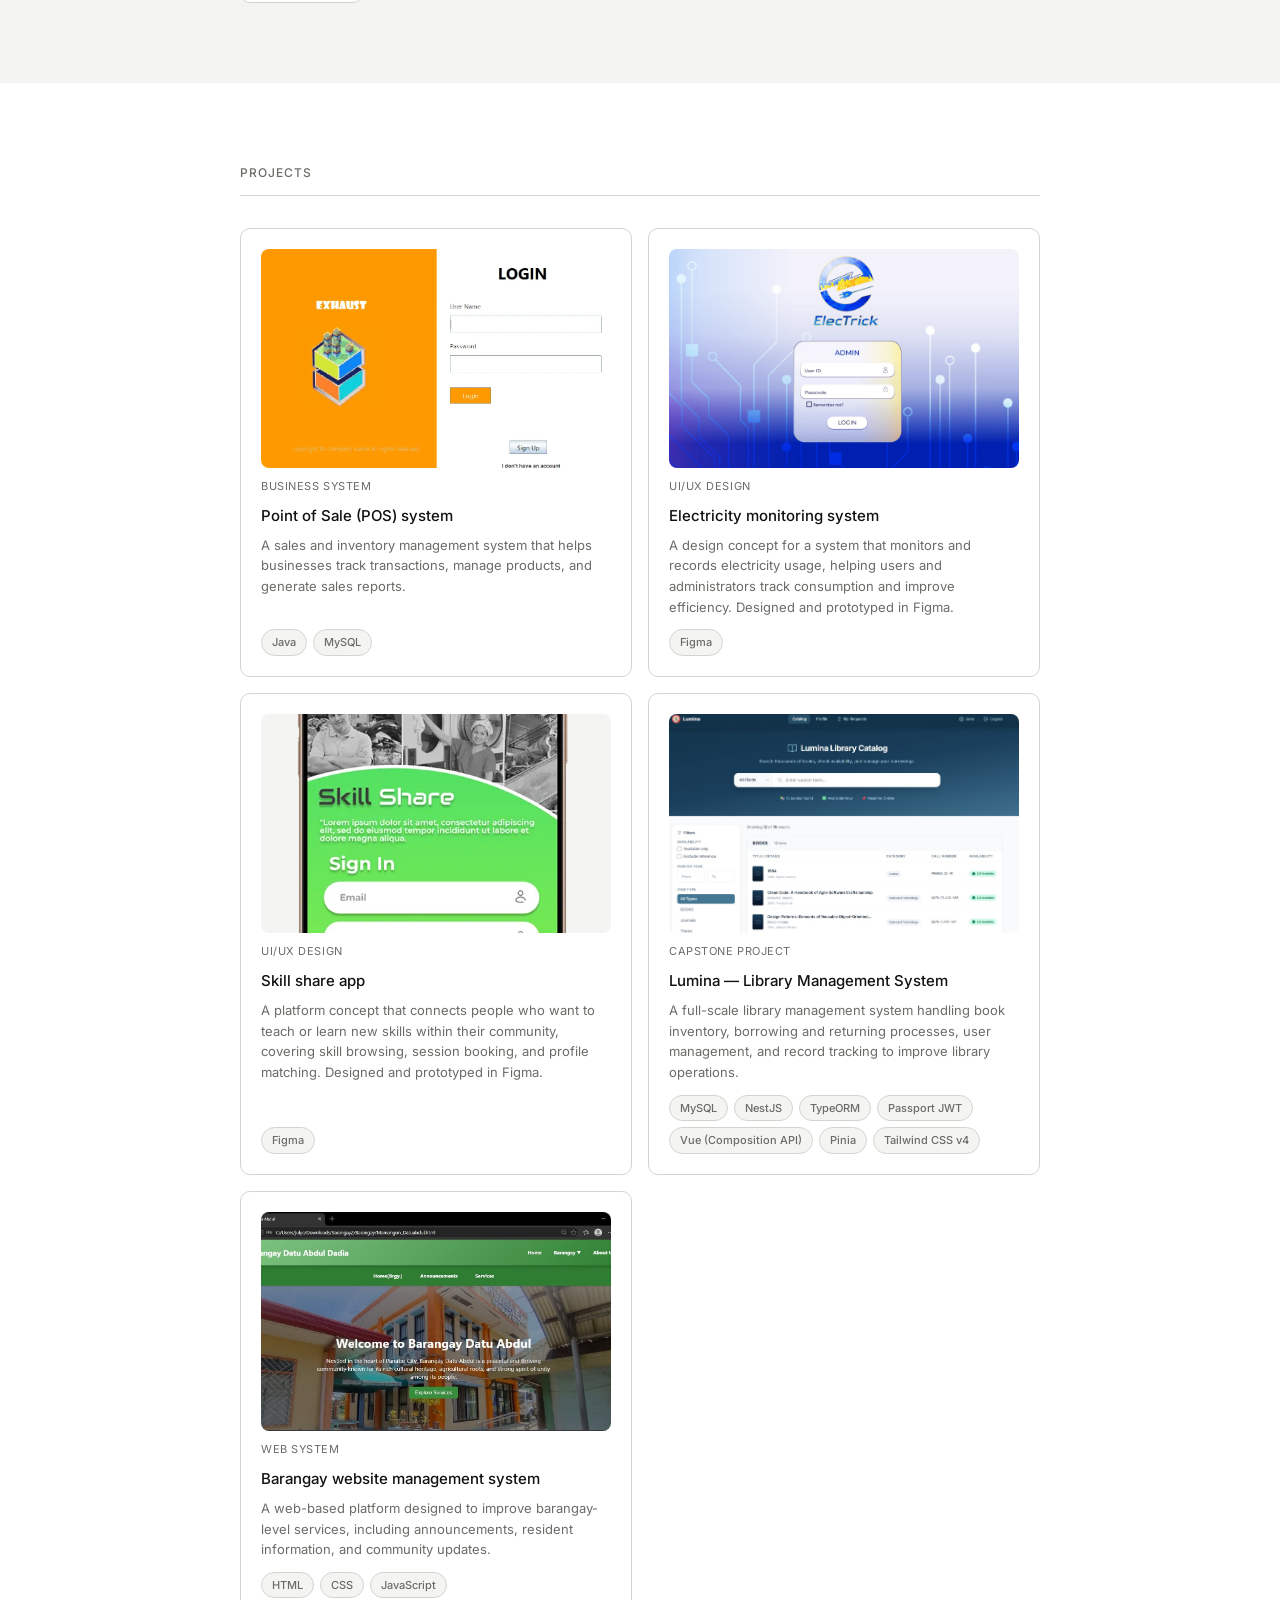
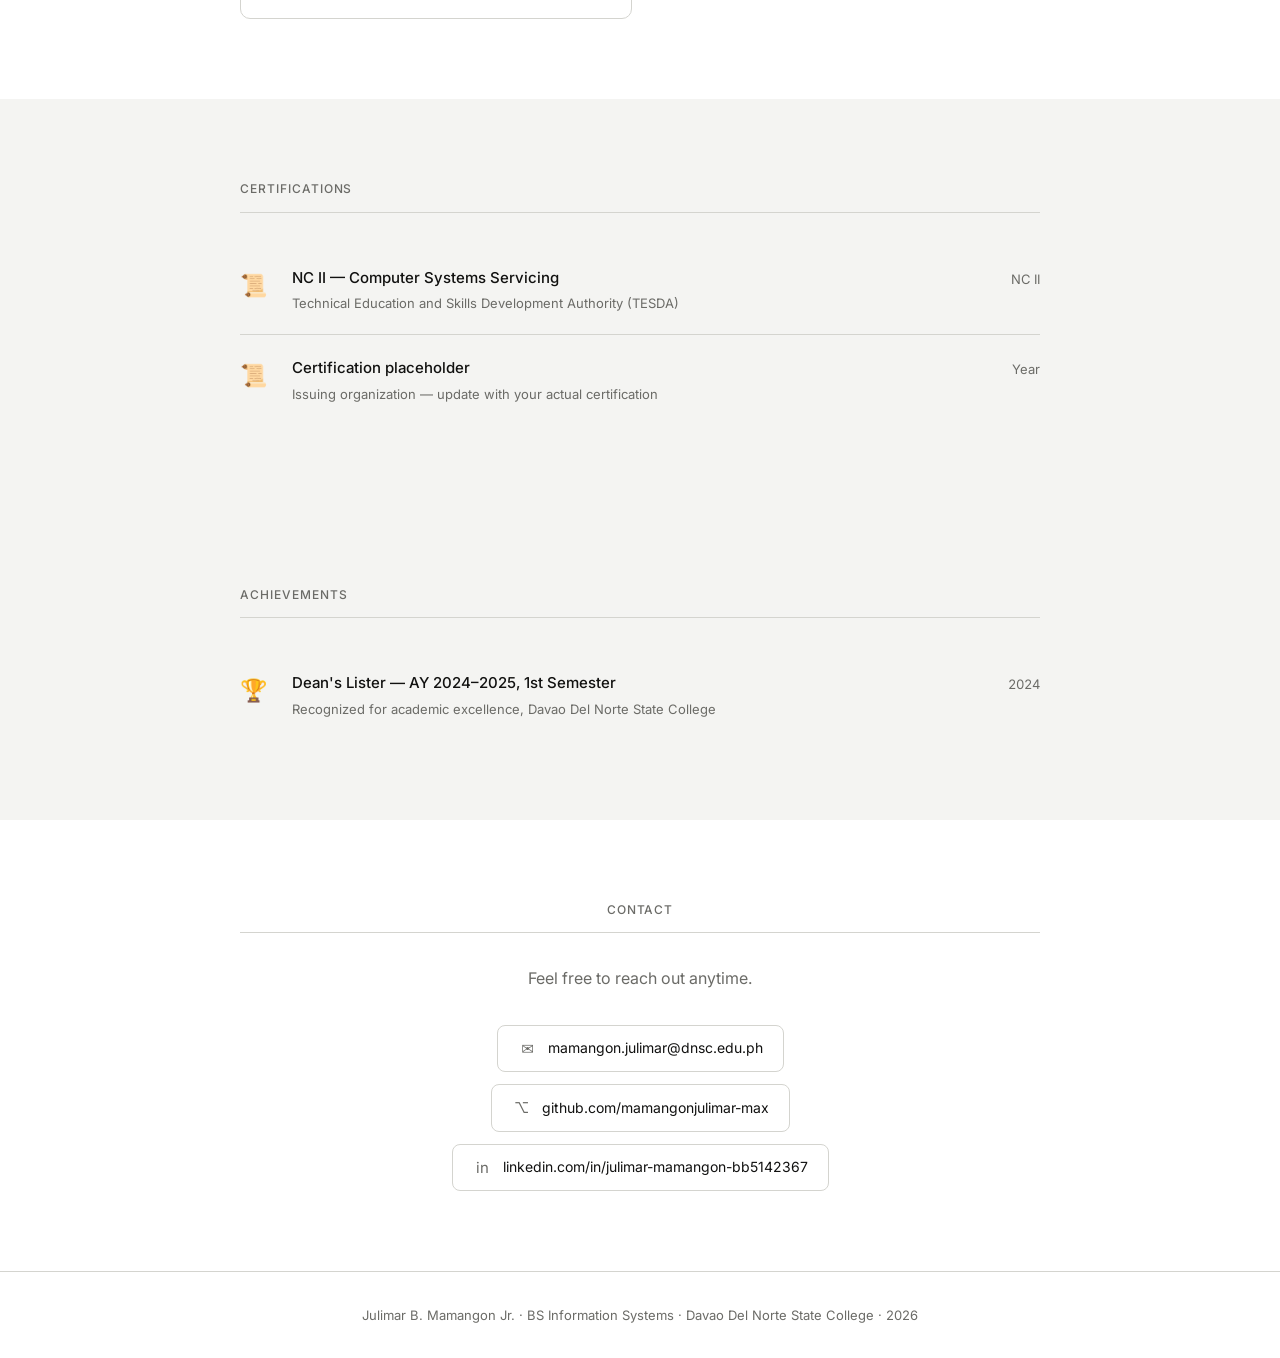
==== commit 179aa702: "Rename index (3).html to index.html" ====
--- a/index.html
+++ b/index.html
@@ -4,6 +4,16 @@
   <meta charset="UTF-8" />
   <meta name="viewport" content="width=device-width, initial-scale=1.0" />
   <title>Julimar B. Mamangon Jr. — Portfolio</title>
+  <script>
+    // Applies saved theme before first paint to avoid a flash. Default is light.
+    (function () {
+      try {
+        if (localStorage.getItem('theme') === 'dark') {
+          document.documentElement.setAttribute('data-theme', 'dark');
+        }
+      } catch (e) {}
+    })();
+  </script>
   <link rel="preconnect" href="https://fonts.googleapis.com" />
   <link rel="preconnect" href="https://fonts.gstatic.com" crossorigin />
   <link href="https://fonts.googleapis.com/css2?family=Inter:wght@400;500&family=Playfair+Display:wght@700&display=swap" rel="stylesheet" />
@@ -13,15 +23,21 @@
 
   <nav class="nav">
     <span class="nav-name">Julimar B. Mamangon Jr.</span>
-    <ul class="nav-links">
-      <li><a href="#about">About</a></li>
-      <li><a href="#education">Education</a></li>
-      <li><a href="#skills">Skills</a></li>
-      <li><a href="#projects">Projects</a></li>
-      <li><a href="#certifications">Certifications</a></li>
-      <li><a href="#achievements">Achievements</a></li>
-      <li><a href="#contact">Contact</a></li>
-    </ul>
+    <div class="nav-right">
+      <ul class="nav-links">
+        <li><a href="#about">About</a></li>
+        <li><a href="#education">Education</a></li>
+        <li><a href="#skills">Skills</a></li>
+        <li><a href="#projects">Projects</a></li>
+        <li><a href="#certifications">Certifications</a></li>
+        <li><a href="#achievements">Achievements</a></li>
+        <li><a href="#contact">Contact</a></li>
+      </ul>
+      <button id="theme-toggle" class="theme-toggle" type="button" aria-label="Toggle dark mode">
+        <span class="icon-to-dark" aria-hidden="true">🌙</span>
+        <span class="icon-to-light" aria-hidden="true">☀️</span>
+      </button>
+    </div>
   </nav>
 
   <header class="hero" id="about">
@@ -133,43 +149,102 @@
       <div class="projects-grid">
 
         <div class="project-card">
+          <div class="project-photo">
+            <img src="pos-system.jpg" alt="Point of Sale (POS) system screenshot" onerror="this.style.display='none'; this.nextElementSibling.style.display='flex';" />
+            <div class="photo-placeholder">
+              <span class="placeholder-icon">🖼️</span>
+              <span>Add pos-system.jpg</span>
+            </div>
+          </div>
+          <div class="project-top">
+            <span class="project-tag">Business system</span>
+          </div>
+          <h3 class="project-title">Point of Sale (POS) system</h3>
+          <p class="project-desc">A sales and inventory management system that helps businesses track transactions, manage products, and generate sales reports.</p>
+          <div class="project-tags">
+            <span class="tech-tag">Java</span>
+            <span class="tech-tag">MySQL</span>
+          </div>
+        </div>
+
+        <div class="project-card">
+          <div class="project-photo">
+            <img src="electricity-monitoring.jpg" alt="Electricity monitoring system screenshot" onerror="this.style.display='none'; this.nextElementSibling.style.display='flex';" />
+            <div class="photo-placeholder">
+              <span class="placeholder-icon">🖼️</span>
+              <span>Add electricity-monitoring.jpg</span>
+            </div>
+          </div>
+          <div class="project-top">
+            <span class="project-tag">UI/UX design</span>
+          </div>
+          <h3 class="project-title">Electricity monitoring system</h3>
+          <p class="project-desc">A design concept for a system that monitors and records electricity usage, helping users and administrators track consumption and improve efficiency. Designed and prototyped in Figma.</p>
+          <div class="project-tags">
+            <span class="tech-tag">Figma</span>
+          </div>
+        </div>
+
+        <div class="project-card">
+          <div class="project-photo">
+            <img src="skillshare-app.jpg" alt="Skill share app screenshot" onerror="this.style.display='none'; this.nextElementSibling.style.display='flex';" />
+            <div class="photo-placeholder">
+              <span class="placeholder-icon">🖼️</span>
+              <span>Add skillshare-app.jpg</span>
+            </div>
+          </div>
+          <div class="project-top">
+            <span class="project-tag">UI/UX design</span>
+          </div>
+          <h3 class="project-title">Skill share app</h3>
+          <p class="project-desc">A platform concept that connects people who want to teach or learn new skills within their community, covering skill browsing, session booking, and profile matching. Designed and prototyped in Figma.</p>
+          <div class="project-tags">
+            <span class="tech-tag">Figma</span>
+          </div>
+        </div>
+
+        <div class="project-card">
+          <div class="project-photo">
+            <img src="lumina.jpg" alt="Lumina library management system screenshot" onerror="this.style.display='none'; this.nextElementSibling.style.display='flex';" />
+            <div class="photo-placeholder">
+              <span class="placeholder-icon">🖼️</span>
+              <span>Add lumina.jpg</span>
+            </div>
+          </div>
           <div class="project-top">
             <span class="project-tag">Capstone project</span>
           </div>
           <h3 class="project-title">Lumina — Library Management System</h3>
           <p class="project-desc">A full-scale library management system handling book inventory, borrowing and returning processes, user management, and record tracking to improve library operations.</p>
-        </div>
-
-        <div class="project-card">
+          <div class="project-tags">
+            <span class="tech-tag">MySQL</span>
+            <span class="tech-tag">NestJS</span>
+            <span class="tech-tag">TypeORM</span>
+            <span class="tech-tag">Passport JWT</span>
+            <span class="tech-tag">Vue (Composition API)</span>
+            <span class="tech-tag">Pinia</span>
+            <span class="tech-tag">Tailwind CSS v4</span>
+          </div>
+        </div>
+
+        <div class="project-card">
+          <div class="project-photo">
+            <img src="barangay-website.jpg" alt="Barangay website management system screenshot" onerror="this.style.display='none'; this.nextElementSibling.style.display='flex';" />
+            <div class="photo-placeholder">
+              <span class="placeholder-icon">🖼️</span>
+              <span>Add barangay-website.jpg</span>
+            </div>
+          </div>
           <div class="project-top">
             <span class="project-tag">Web system</span>
           </div>
           <h3 class="project-title">Barangay website management system</h3>
           <p class="project-desc">A web-based platform designed to improve barangay-level services, including announcements, resident information, and community updates.</p>
-        </div>
-
-        <div class="project-card">
-          <div class="project-top">
-            <span class="project-tag">Business system</span>
-          </div>
-          <h3 class="project-title">Point of Sale (POS) system</h3>
-          <p class="project-desc">A sales and inventory management system that helps businesses track transactions, manage products, and generate sales reports.</p>
-        </div>
-
-        <div class="project-card">
-          <div class="project-top">
-            <span class="project-tag">Monitoring system</span>
-          </div>
-          <h3 class="project-title">Electricity monitoring system</h3>
-          <p class="project-desc">A system that monitors and records electricity usage to help users or administrators track consumption and improve efficiency.</p>
-        </div>
-
-        <div class="project-card">
-          <div class="project-top">
-            <span class="project-tag">Civic tech</span>
-          </div>
-          <h3 class="project-title">Simple voting system</h3>
-          <p class="project-desc">A basic electronic voting system designed to simulate secure and organized elections. Focuses on vote casting, tallying, and result generation.</p>
+          <div class="project-tags">
+            <span class="tech-tag">HTML</span>
+            <span class="tech-tag">CSS</span>
+            <span class="tech-tag">JavaScript</span>
+          </div>
         </div>
 
       </div>
@@ -189,6 +264,15 @@
             <p>Technical Education and Skills Development Authority (TESDA)</p>
           </div>
           <span class="achievement-year">NC II</span>
+        </div>
+
+        <div class="achievement">
+          <div class="achievement-icon">📜</div>
+          <div class="achievement-body">
+            <h3>Certification placeholder</h3>
+            <p>Issuing organization — update with your actual certification</p>
+          </div>
+          <span class="achievement-year">Year</span>
         </div>
 
       </div>
@@ -238,5 +322,25 @@
     <p>Julimar B. Mamangon Jr. · BS Information Systems · Davao Del Norte State College · 2026</p>
   </footer>
 
+  <script>
+    (function () {
+      var btn = document.getElementById('theme-toggle');
+      var html = document.documentElement;
+      btn.setAttribute('aria-pressed', String(html.getAttribute('data-theme') === 'dark'));
+
+      btn.addEventListener('click', function () {
+        var isDark = html.getAttribute('data-theme') === 'dark';
+        if (isDark) {
+          html.removeAttribute('data-theme');
+          try { localStorage.setItem('theme', 'light'); } catch (e) {}
+        } else {
+          html.setAttribute('data-theme', 'dark');
+          try { localStorage.setItem('theme', 'dark'); } catch (e) {}
+        }
+        btn.setAttribute('aria-pressed', String(!isDark));
+      });
+    })();
+  </script>
+
 </body>
 </html>
--- a/style.css
+++ b/style.css
@@ -13,12 +13,28 @@
   --white: #ffffff;
   --accent: #2563eb;
   --accent-light: #eff6ff;
+  --nav-bg: rgba(255, 255, 255, 0.92);
+  --avatar-shadow: rgba(0, 0, 0, 0.10);
 
   --font-display: 'Playfair Display', Georgia, serif;
   --font-body: 'Inter', system-ui, sans-serif;
 
   --max-w: 800px;
   --section-pad: 5rem 1.5rem;
+}
+
+/* ── DARK THEME ── */
+[data-theme="dark"] {
+  --black: #f0f0ee;
+  --gray-900: #d8d8d3;
+  --gray-600: #9c9c96;
+  --gray-300: #313138;
+  --gray-100: #1a1a1f;
+  --white: #101013;
+  --accent: #5b9dff;
+  --accent-light: #16283f;
+  --nav-bg: rgba(16, 16, 19, 0.85);
+  --avatar-shadow: rgba(0, 0, 0, 0.45);
 }
 
 html { scroll-behavior: smooth; }
@@ -30,6 +46,7 @@
   color: var(--black);
   background: var(--white);
   -webkit-font-smoothing: antialiased;
+  transition: background-color 0.2s ease, color 0.2s ease;
 }
 
 a { color: inherit; text-decoration: none; }
@@ -39,7 +56,7 @@
   position: sticky;
   top: 0;
   z-index: 100;
-  background: rgba(255,255,255,0.92);
+  background: var(--nav-bg);
   backdrop-filter: blur(8px);
   border-bottom: 1px solid var(--gray-300);
   display: flex;
@@ -47,6 +64,7 @@
   justify-content: space-between;
   padding: 0 2rem;
   height: 56px;
+  transition: background-color 0.2s ease, border-color 0.2s ease;
 }
 
 .nav-name {
@@ -55,6 +73,12 @@
   letter-spacing: -0.01em;
 }
 
+.nav-right {
+  display: flex;
+  align-items: center;
+  gap: 1.5rem;
+}
+
 .nav-links {
   display: flex;
   gap: 2rem;
@@ -68,6 +92,35 @@
 }
 
 .nav-links a:hover { color: var(--black); }
+
+/* ── THEME TOGGLE ── */
+.theme-toggle {
+  display: inline-flex;
+  align-items: center;
+  justify-content: center;
+  width: 34px;
+  height: 34px;
+  flex-shrink: 0;
+  border-radius: 50%;
+  border: 1px solid var(--gray-300);
+  background: var(--white);
+  cursor: pointer;
+  font-size: 15px;
+  line-height: 1;
+  padding: 0;
+  transition: background-color 0.15s ease, border-color 0.15s ease;
+}
+
+.theme-toggle:hover { background: var(--gray-100); }
+
+.theme-toggle:focus-visible {
+  outline: 2px solid var(--accent);
+  outline-offset: 2px;
+}
+
+.theme-toggle .icon-to-light { display: none; }
+[data-theme="dark"] .theme-toggle .icon-to-dark { display: none; }
+[data-theme="dark"] .theme-toggle .icon-to-light { display: inline; }
 
 /* ── HERO ── */
 .hero {
@@ -132,7 +185,7 @@
   font-size: 14px;
   font-weight: 500;
   border-radius: 6px;
-  transition: background 0.15s;
+  transition: background-color 0.15s;
 }
 
 .btn-primary:hover { background: var(--gray-900); }
@@ -146,7 +199,7 @@
   font-weight: 500;
   border-radius: 6px;
   border: 1px solid var(--gray-300);
-  transition: border-color 0.15s, background 0.15s;
+  transition: border-color 0.15s, background-color 0.15s;
 }
 
 .btn-outline:hover { background: var(--gray-100); }
@@ -158,7 +211,8 @@
   flex-shrink: 0;
   margin-top: 1rem;
   border: 3px solid var(--gray-300);
-  box-shadow: 0 4px 24px rgba(0,0,0,0.10);
+  box-shadow: 0 4px 24px var(--avatar-shadow);
+  transition: border-color 0.2s ease, box-shadow 0.2s ease;
 }
 
 .hero-photo {
@@ -169,7 +223,7 @@
 
 /* ── SECTIONS ── */
 .section { padding: var(--section-pad); }
-.section-alt { background: var(--gray-100); }
+.section-alt { background: var(--gray-100); transition: background-color 0.2s ease; }
 
 .container {
   max-width: var(--max-w);
@@ -185,6 +239,7 @@
   margin-bottom: 2rem;
   padding-bottom: 0.75rem;
   border-bottom: 1px solid var(--gray-300);
+  transition: border-color 0.2s ease;
 }
 
 /* ── ACADEMICS ── */
@@ -195,6 +250,7 @@
   background: var(--white);
   border: 1px solid var(--gray-300);
   border-radius: 10px;
+  transition: background-color 0.2s ease, border-color 0.2s ease;
 }
 
 /* ── PROJECTS ── */
@@ -217,10 +273,44 @@
   display: flex;
   flex-direction: column;
   gap: 0.6rem;
-  transition: border-color 0.15s;
+  transition: background-color 0.2s ease, border-color 0.15s;
 }
 
 .project-card:hover { border-color: var(--gray-600); }
+
+.project-photo {
+  width: 100%;
+  aspect-ratio: 16 / 10;
+  border-radius: 8px;
+  overflow: hidden;
+  background: var(--gray-100);
+}
+
+.project-photo img {
+  width: 100%;
+  height: 100%;
+  object-fit: cover;
+  display: block;
+}
+
+.photo-placeholder {
+  display: none;
+  width: 100%;
+  height: 100%;
+  flex-direction: column;
+  align-items: center;
+  justify-content: center;
+  gap: 4px;
+  border: 1.5px dashed var(--gray-300);
+  border-radius: 8px;
+  color: var(--gray-600);
+  font-size: 12px;
+  text-align: center;
+  padding: 0.5rem;
+  transition: border-color 0.2s ease, color 0.2s ease;
+}
+
+.placeholder-icon { font-size: 22px; }
 
 .project-top {
   display: flex;
@@ -235,16 +325,23 @@
   letter-spacing: 0.05em;
 }
 
-.project-lang {
+.project-tags {
+  display: flex;
+  flex-wrap: wrap;
+  gap: 6px;
+  margin-top: 2px;
+}
+
+.tech-tag {
   font-size: 11px;
   font-weight: 500;
-  padding: 2px 8px;
+  padding: 3px 10px;
   border-radius: 20px;
-}
-
-.project-lang.python { background: #dbeafe; color: #1e40af; }
-.project-lang.js     { background: #fef9c3; color: #713f12; }
-.project-lang.dart   { background: #d1fae5; color: #065f46; }
+  background: var(--gray-100);
+  color: var(--gray-600);
+  border: 1px solid var(--gray-300);
+  transition: background-color 0.2s ease, border-color 0.2s ease;
+}
 
 .project-title {
   font-size: 15px;
@@ -281,6 +378,7 @@
   gap: 1rem;
   padding: 1.25rem 0;
   border-bottom: 1px solid var(--gray-300);
+  transition: border-color 0.2s ease;
 }
 
 .achievement:last-child { border-bottom: none; }
@@ -330,7 +428,7 @@
   border: 1px solid var(--gray-300);
   border-radius: 8px;
   min-width: 280px;
-  transition: background 0.15s, border-color 0.15s;
+  transition: background-color 0.15s, border-color 0.15s;
 }
 
 .contact-item:hover { background: var(--gray-100); border-color: var(--gray-600); }
@@ -349,10 +447,12 @@
   font-size: 13px;
   color: var(--gray-600);
   border-top: 1px solid var(--gray-300);
+  transition: border-color 0.2s ease;
 }
 
 /* ── RESPONSIVE ── */
 @media (max-width: 640px) {
+  .nav { padding: 0 1.25rem; }
   .nav-links { display: none; }
   .hero { flex-direction: column-reverse; padding: 3rem 1.25rem; }
   .hero-avatar { width: 130px; height: 150px; border-radius: 12px; margin: 0 auto; }
@@ -380,6 +480,7 @@
   gap: 1rem;
   padding: 1.25rem 0;
   border-bottom: 1px solid var(--gray-300);
+  transition: border-color 0.2s ease;
 }
 
 .edu-item:last-child { border-bottom: none; }
@@ -398,6 +499,7 @@
   flex-shrink: 0;
   min-width: 80px;
   text-align: center;
+  transition: background-color 0.2s ease, color 0.2s ease;
 }
 
 .edu-body { flex: 1; }
@@ -427,7 +529,7 @@
   display: flex;
   flex-direction: column;
   gap: 4px;
-  transition: border-color 0.15s;
+  transition: background-color 0.2s ease, border-color 0.15s;
 }
 
 .skill-card:hover { border-color: var(--accent); }
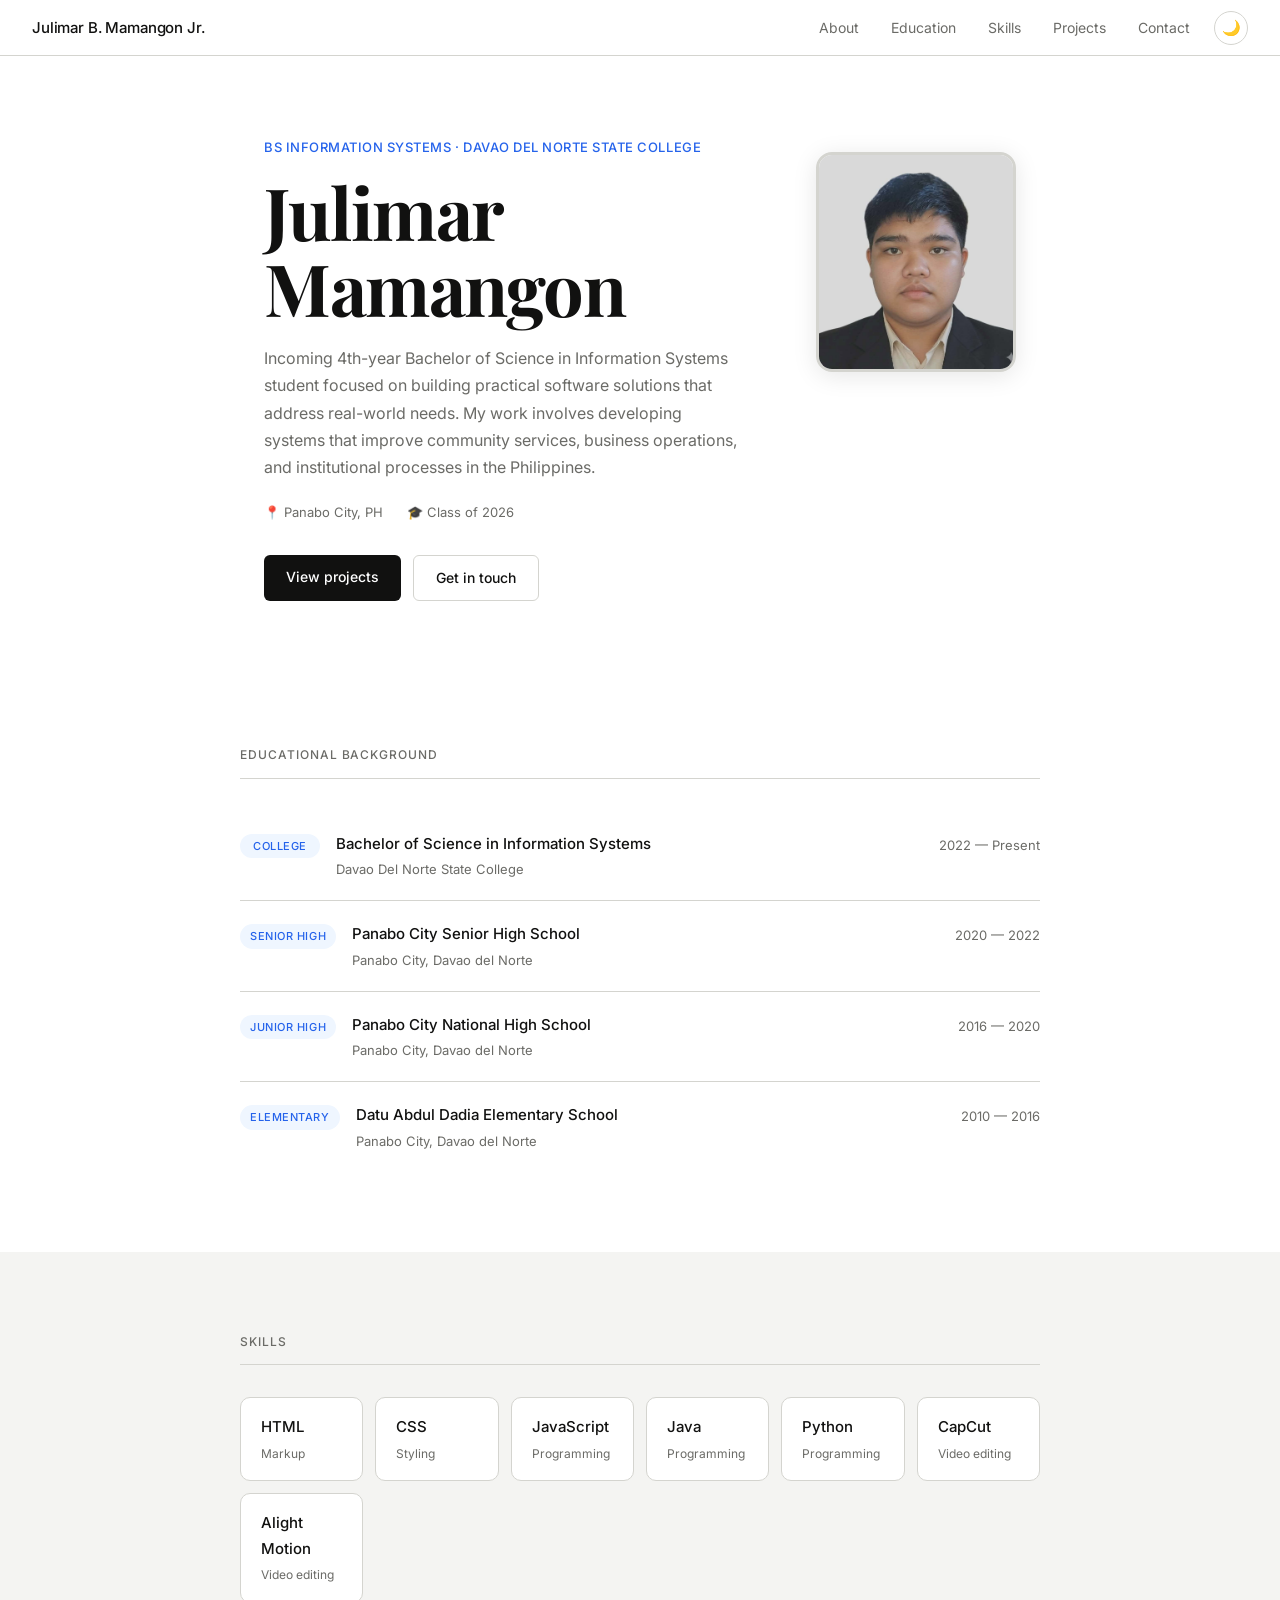
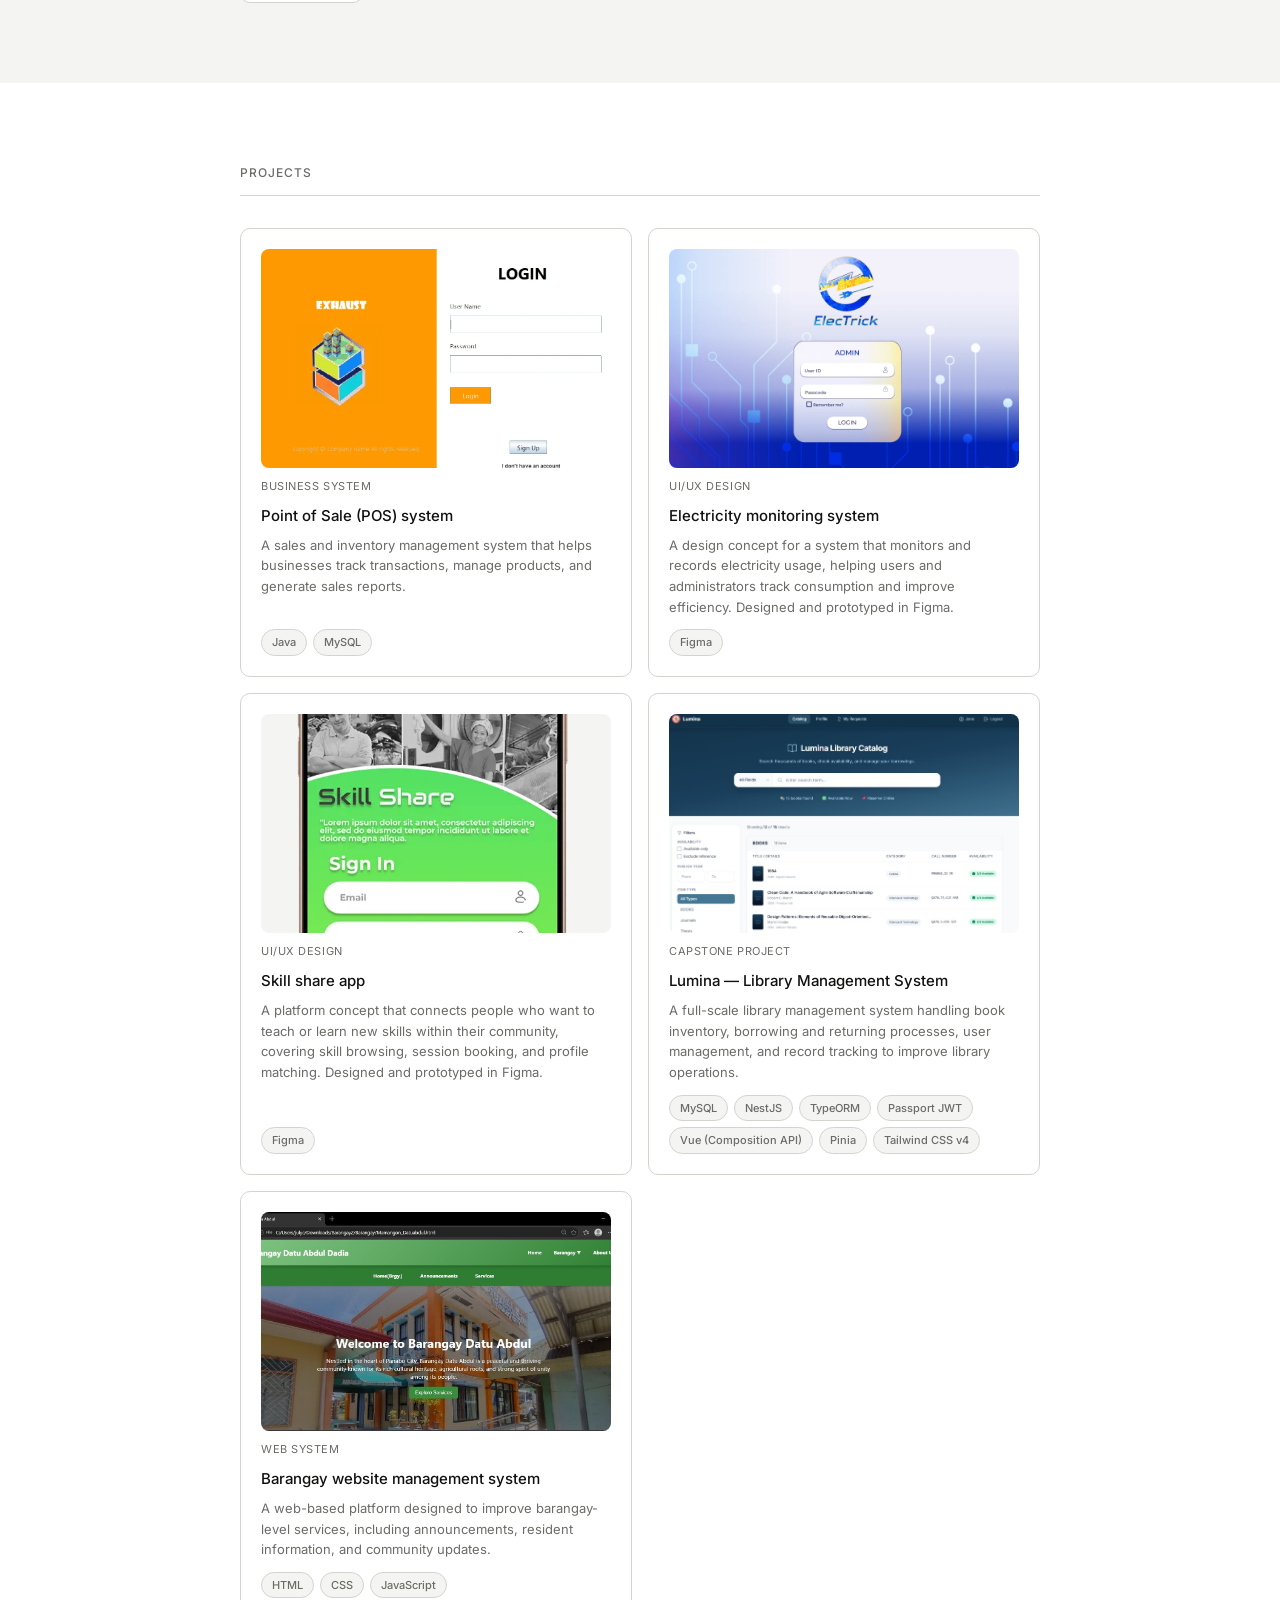
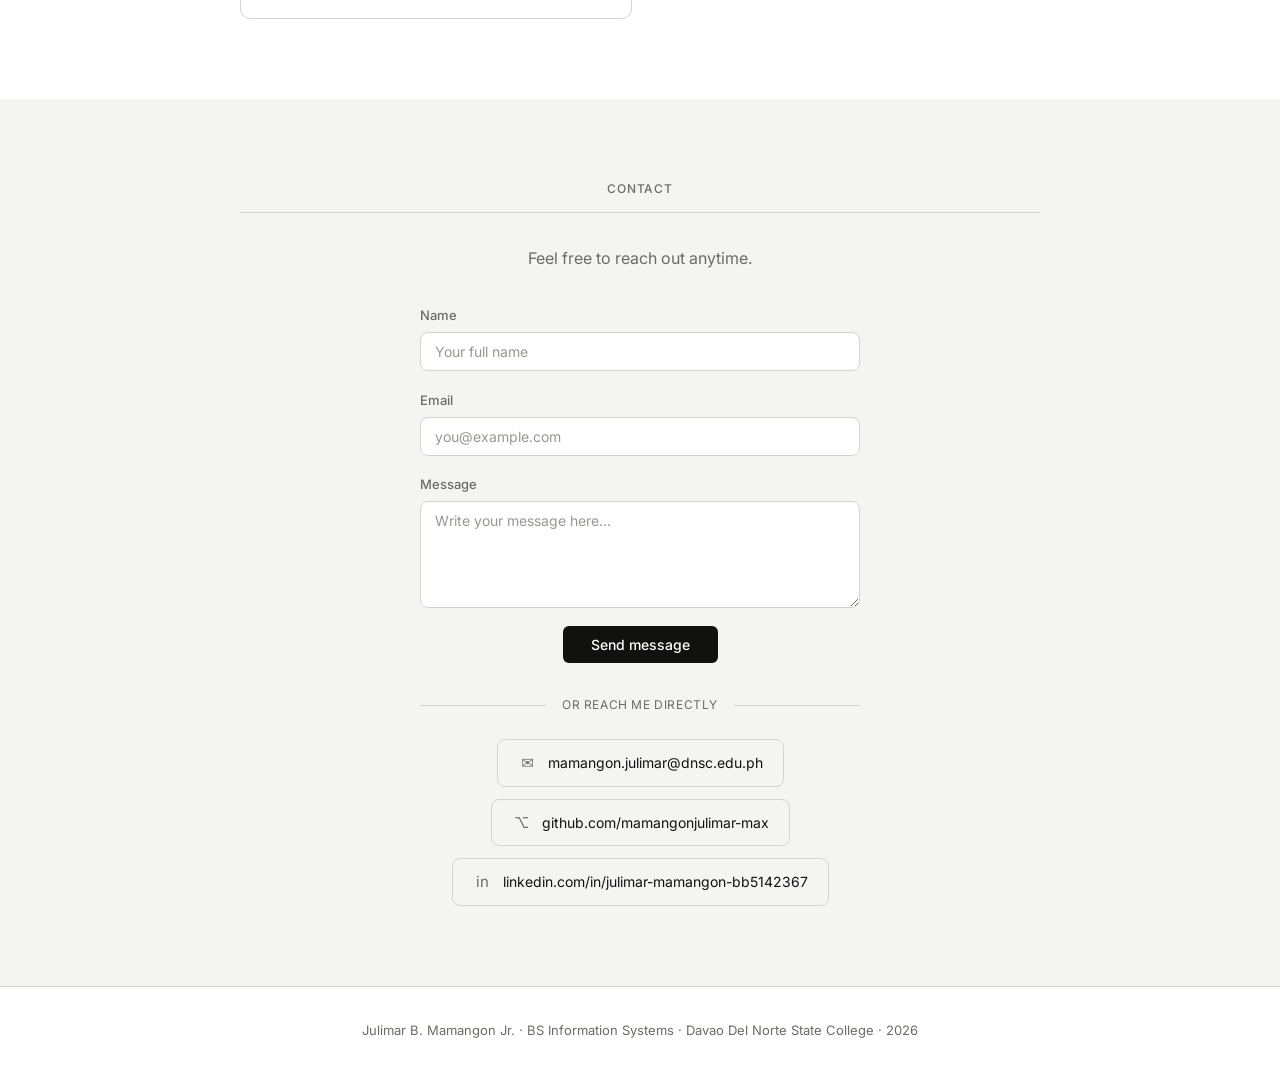
==== commit 5f4cc264: "Rename index (2).html to index.html" ====
--- a/index.html
+++ b/index.html
@@ -14,6 +14,9 @@
       } catch (e) {}
     })();
   </script>
+  <noscript>
+    <style>.reveal { opacity: 1 !important; transform: none !important; }</style>
+  </noscript>
   <link rel="preconnect" href="https://fonts.googleapis.com" />
   <link rel="preconnect" href="https://fonts.gstatic.com" crossorigin />
   <link href="https://fonts.googleapis.com/css2?family=Inter:wght@400;500&family=Playfair+Display:wght@700&display=swap" rel="stylesheet" />
@@ -29,8 +32,6 @@
         <li><a href="#education">Education</a></li>
         <li><a href="#skills">Skills</a></li>
         <li><a href="#projects">Projects</a></li>
-        <li><a href="#certifications">Certifications</a></li>
-        <li><a href="#achievements">Achievements</a></li>
         <li><a href="#contact">Contact</a></li>
       </ul>
       <button id="theme-toggle" class="theme-toggle" type="button" aria-label="Toggle dark mode">
@@ -41,7 +42,7 @@
   </nav>
 
   <header class="hero" id="about">
-    <div class="hero-inner">
+    <div class="hero-inner reveal">
       <p class="hero-eyebrow">BS Information Systems · Davao Del Norte State College</p>
       <h1 class="hero-name">Julimar<br>Mamangon</h1>
       <p class="hero-desc">
@@ -56,7 +57,7 @@
         <a href="#contact" class="btn-outline">Get in touch</a>
       </div>
     </div>
-    <img src="photo.jpg" alt="Julimar B. Mamangon Jr." class="hero-avatar hero-photo" />
+    <img src="photo.jpg" alt="Julimar B. Mamangon Jr." class="hero-avatar hero-photo reveal" />
   </header>
 
   <!-- EDUCATIONAL BACKGROUND -->
@@ -65,7 +66,7 @@
       <h2 class="section-label">Educational background</h2>
       <div class="edu-list">
 
-        <div class="edu-item">
+        <div class="edu-item reveal">
           <div class="edu-level">College</div>
           <div class="edu-body">
             <h3>Bachelor of Science in Information Systems</h3>
@@ -74,7 +75,7 @@
           <span class="edu-year">2022 — Present</span>
         </div>
 
-        <div class="edu-item">
+        <div class="edu-item reveal">
           <div class="edu-level">Senior High</div>
           <div class="edu-body">
             <h3>Panabo City Senior High School</h3>
@@ -83,7 +84,7 @@
           <span class="edu-year">2020 — 2022</span>
         </div>
 
-        <div class="edu-item">
+        <div class="edu-item reveal">
           <div class="edu-level">Junior High</div>
           <div class="edu-body">
             <h3>Panabo City National High School</h3>
@@ -92,7 +93,7 @@
           <span class="edu-year">2016 — 2020</span>
         </div>
 
-        <div class="edu-item">
+        <div class="edu-item reveal">
           <div class="edu-level">Elementary</div>
           <div class="edu-body">
             <h3>Datu Abdul Dadia Elementary School</h3>
@@ -110,31 +111,31 @@
     <div class="container">
       <h2 class="section-label">Skills</h2>
       <div class="skills-grid">
-        <div class="skill-card">
+        <div class="skill-card reveal">
           <span class="skill-name">HTML</span>
           <span class="skill-type">Markup</span>
         </div>
-        <div class="skill-card">
+        <div class="skill-card reveal">
           <span class="skill-name">CSS</span>
           <span class="skill-type">Styling</span>
         </div>
-        <div class="skill-card">
+        <div class="skill-card reveal">
           <span class="skill-name">JavaScript</span>
           <span class="skill-type">Programming</span>
         </div>
-        <div class="skill-card">
+        <div class="skill-card reveal">
           <span class="skill-name">Java</span>
           <span class="skill-type">Programming</span>
         </div>
-        <div class="skill-card">
+        <div class="skill-card reveal">
           <span class="skill-name">Python</span>
           <span class="skill-type">Programming</span>
         </div>
-        <div class="skill-card">
+        <div class="skill-card reveal">
           <span class="skill-name">CapCut</span>
           <span class="skill-type">Video editing</span>
         </div>
-        <div class="skill-card">
+        <div class="skill-card reveal">
           <span class="skill-name">Alight Motion</span>
           <span class="skill-type">Video editing</span>
         </div>
@@ -148,7 +149,7 @@
       <h2 class="section-label">Projects</h2>
       <div class="projects-grid">
 
-        <div class="project-card">
+        <div class="project-card reveal">
           <div class="project-photo">
             <img src="pos-system.jpg" alt="Point of Sale (POS) system screenshot" onerror="this.style.display='none'; this.nextElementSibling.style.display='flex';" />
             <div class="photo-placeholder">
@@ -167,7 +168,7 @@
           </div>
         </div>
 
-        <div class="project-card">
+        <div class="project-card reveal">
           <div class="project-photo">
             <img src="electricity-monitoring.jpg" alt="Electricity monitoring system screenshot" onerror="this.style.display='none'; this.nextElementSibling.style.display='flex';" />
             <div class="photo-placeholder">
@@ -185,7 +186,7 @@
           </div>
         </div>
 
-        <div class="project-card">
+        <div class="project-card reveal">
           <div class="project-photo">
             <img src="skillshare-app.jpg" alt="Skill share app screenshot" onerror="this.style.display='none'; this.nextElementSibling.style.display='flex';" />
             <div class="photo-placeholder">
@@ -203,7 +204,7 @@
           </div>
         </div>
 
-        <div class="project-card">
+        <div class="project-card reveal">
           <div class="project-photo">
             <img src="lumina.jpg" alt="Lumina library management system screenshot" onerror="this.style.display='none'; this.nextElementSibling.style.display='flex';" />
             <div class="photo-placeholder">
@@ -227,7 +228,7 @@
           </div>
         </div>
 
-        <div class="project-card">
+        <div class="project-card reveal">
           <div class="project-photo">
             <img src="barangay-website.jpg" alt="Barangay website management system screenshot" onerror="this.style.display='none'; this.nextElementSibling.style.display='flex';" />
             <div class="photo-placeholder">
@@ -251,57 +252,31 @@
     </div>
   </section>
 
-  <!-- CERTIFICATIONS -->
-  <section class="section section-alt" id="certifications">
-    <div class="container">
-      <h2 class="section-label">Certifications</h2>
-      <div class="achievements-list">
-
-        <div class="achievement">
-          <div class="achievement-icon">📜</div>
-          <div class="achievement-body">
-            <h3>NC II — Computer Systems Servicing</h3>
-            <p>Technical Education and Skills Development Authority (TESDA)</p>
-          </div>
-          <span class="achievement-year">NC II</span>
-        </div>
-
-        <div class="achievement">
-          <div class="achievement-icon">📜</div>
-          <div class="achievement-body">
-            <h3>Certification placeholder</h3>
-            <p>Issuing organization — update with your actual certification</p>
-          </div>
-          <span class="achievement-year">Year</span>
-        </div>
-
-      </div>
-    </div>
-  </section>
-
-  <!-- ACHIEVEMENTS -->
-  <section class="section section-alt" id="achievements">
-    <div class="container">
-      <h2 class="section-label">Achievements</h2>
-      <div class="achievements-list">
-        <div class="achievement">
-          <div class="achievement-icon">🏆</div>
-          <div class="achievement-body">
-            <h3>Dean's Lister — AY 2024–2025, 1st Semester</h3>
-            <p>Recognized for academic excellence, Davao Del Norte State College</p>
-          </div>
-          <span class="achievement-year">2024</span>
-        </div>
-      </div>
-    </div>
-  </section>
-
   <!-- CONTACT -->
-  <section class="section" id="contact">
+  <section class="section section-alt" id="contact">
     <div class="container contact-container">
       <h2 class="section-label">Contact</h2>
-      <p class="contact-intro">Feel free to reach out anytime.</p>
-      <div class="contact-links">
+      <p class="contact-intro reveal">Feel free to reach out anytime.</p>
+
+      <form class="contact-form reveal" action="mailto:mamangon.julimar@dnsc.edu.ph" method="POST" enctype="text/plain">
+        <div class="form-group">
+          <label for="cf-name">Name</label>
+          <input type="text" id="cf-name" name="Name" placeholder="Your full name" required />
+        </div>
+        <div class="form-group">
+          <label for="cf-email">Email</label>
+          <input type="email" id="cf-email" name="Email" placeholder="you@example.com" required />
+        </div>
+        <div class="form-group">
+          <label for="cf-message">Message</label>
+          <textarea id="cf-message" name="Message" rows="5" placeholder="Write your message here..." required></textarea>
+        </div>
+        <button type="submit" class="form-submit">Send message</button>
+      </form>
+
+      <div class="contact-divider reveal"><span>or reach me directly</span></div>
+
+      <div class="contact-links reveal">
         <a href="mailto:mamangon.julimar@dnsc.edu.ph" class="contact-item">
           <span class="contact-icon">✉</span>
           <span>mamangon.julimar@dnsc.edu.ph</span>
@@ -342,5 +317,25 @@
     })();
   </script>
 
+  <script>
+    // Fade-in-on-scroll for elements marked .reveal
+    (function () {
+      var revealEls = document.querySelectorAll('.reveal');
+      if (!('IntersectionObserver' in window)) {
+        revealEls.forEach(function (el) { el.classList.add('is-visible'); });
+        return;
+      }
+      var observer = new IntersectionObserver(function (entries) {
+        entries.forEach(function (entry) {
+          if (entry.isIntersecting) {
+            entry.target.classList.add('is-visible');
+            observer.unobserve(entry.target);
+          }
+        });
+      }, { threshold: 0.15, rootMargin: '0px 0px -40px 0px' });
+      revealEls.forEach(function (el) { observer.observe(el); });
+    })();
+  </script>
+
 </body>
 </html>
--- a/style.css
+++ b/style.css
@@ -27,9 +27,9 @@
 [data-theme="dark"] {
   --black: #f0f0ee;
   --gray-900: #d8d8d3;
-  --gray-600: #9c9c96;
-  --gray-300: #313138;
-  --gray-100: #1a1a1f;
+  --gray-600: #b8b8b2;
+  --gray-300: #37373f;
+  --gray-100: #202027;
   --white: #101013;
   --accent: #5b9dff;
   --accent-light: #16283f;
@@ -365,43 +365,6 @@
 
 .project-links a:hover { opacity: 0.7; }
 
-/* ── ACHIEVEMENTS ── */
-.achievements-list {
-  display: flex;
-  flex-direction: column;
-  gap: 0;
-}
-
-.achievement {
-  display: flex;
-  align-items: flex-start;
-  gap: 1rem;
-  padding: 1.25rem 0;
-  border-bottom: 1px solid var(--gray-300);
-  transition: border-color 0.2s ease;
-}
-
-.achievement:last-child { border-bottom: none; }
-
-.achievement-icon {
-  font-size: 22px;
-  width: 36px;
-  flex-shrink: 0;
-  padding-top: 2px;
-}
-
-.achievement-body { flex: 1; }
-.achievement-body h3 { font-size: 15px; font-weight: 500; margin-bottom: 2px; }
-.achievement-body p { font-size: 13px; color: var(--gray-600); }
-
-.achievement-year {
-  font-size: 13px;
-  color: var(--gray-600);
-  font-variant-numeric: tabular-nums;
-  padding-top: 3px;
-  flex-shrink: 0;
-}
-
 /* ── CONTACT ── */
 .contact-container { text-align: center; }
 
@@ -409,6 +372,85 @@
   font-size: 16px;
   color: var(--gray-600);
   margin-bottom: 2rem;
+}
+
+.contact-form {
+  display: flex;
+  flex-direction: column;
+  gap: 1.1rem;
+  max-width: 440px;
+  margin: 0 auto 2rem;
+  text-align: left;
+}
+
+.form-group {
+  display: flex;
+  flex-direction: column;
+  gap: 6px;
+}
+
+.form-group label {
+  font-size: 13px;
+  font-weight: 500;
+  color: var(--gray-600);
+}
+
+.form-group input,
+.form-group textarea {
+  font-family: var(--font-body);
+  font-size: 14px;
+  color: var(--black);
+  background: var(--white);
+  border: 1px solid var(--gray-300);
+  border-radius: 8px;
+  padding: 10px 14px;
+  transition: border-color 0.15s, background-color 0.2s ease;
+  resize: vertical;
+}
+
+.form-group input::placeholder,
+.form-group textarea::placeholder { color: var(--gray-600); opacity: 0.7; }
+
+.form-group input:focus,
+.form-group textarea:focus {
+  outline: none;
+  border-color: var(--accent);
+}
+
+.form-submit {
+  align-self: center;
+  padding: 10px 28px;
+  background: var(--black);
+  color: var(--white);
+  font-family: var(--font-body);
+  font-size: 14px;
+  font-weight: 500;
+  border: none;
+  border-radius: 6px;
+  cursor: pointer;
+  transition: background-color 0.15s;
+}
+
+.form-submit:hover { background: var(--gray-900); }
+
+.contact-divider {
+  display: flex;
+  align-items: center;
+  gap: 1rem;
+  max-width: 440px;
+  margin: 0 auto 1.5rem;
+  color: var(--gray-600);
+  font-size: 12px;
+  text-transform: uppercase;
+  letter-spacing: 0.05em;
+}
+
+.contact-divider::before,
+.contact-divider::after {
+  content: '';
+  flex: 1;
+  height: 1px;
+  background: var(--gray-300);
 }
 
 .contact-links {
@@ -544,3 +586,36 @@
   font-size: 12px;
   color: var(--gray-600);
 }
+
+/* ── SCROLL REVEAL ── */
+.reveal {
+  opacity: 0;
+  transform: translateY(24px);
+  transition: opacity 0.6s ease, transform 0.6s ease;
+}
+
+.reveal.is-visible {
+  opacity: 1;
+  transform: translateY(0);
+}
+
+.hero-avatar.reveal { transition-delay: 0.1s; }
+
+.edu-list .edu-item:nth-child(1) { transition-delay: 0s; }
+.edu-list .edu-item:nth-child(2) { transition-delay: 0.08s; }
+.edu-list .edu-item:nth-child(3) { transition-delay: 0.16s; }
+.edu-list .edu-item:nth-child(4) { transition-delay: 0.24s; }
+
+.skills-grid .skill-card:nth-child(1) { transition-delay: 0s; }
+.skills-grid .skill-card:nth-child(2) { transition-delay: 0.05s; }
+.skills-grid .skill-card:nth-child(3) { transition-delay: 0.10s; }
+.skills-grid .skill-card:nth-child(4) { transition-delay: 0.15s; }
+.skills-grid .skill-card:nth-child(5) { transition-delay: 0.20s; }
+.skills-grid .skill-card:nth-child(6) { transition-delay: 0.25s; }
+.skills-grid .skill-card:nth-child(7) { transition-delay: 0.30s; }
+
+.projects-grid .project-card:nth-child(1) { transition-delay: 0s; }
+.projects-grid .project-card:nth-child(2) { transition-delay: 0.08s; }
+.projects-grid .project-card:nth-child(3) { transition-delay: 0.16s; }
+.projects-grid .project-card:nth-child(4) { transition-delay: 0.24s; }
+.projects-grid .project-card:nth-child(5) { transition-delay: 0.32s; }
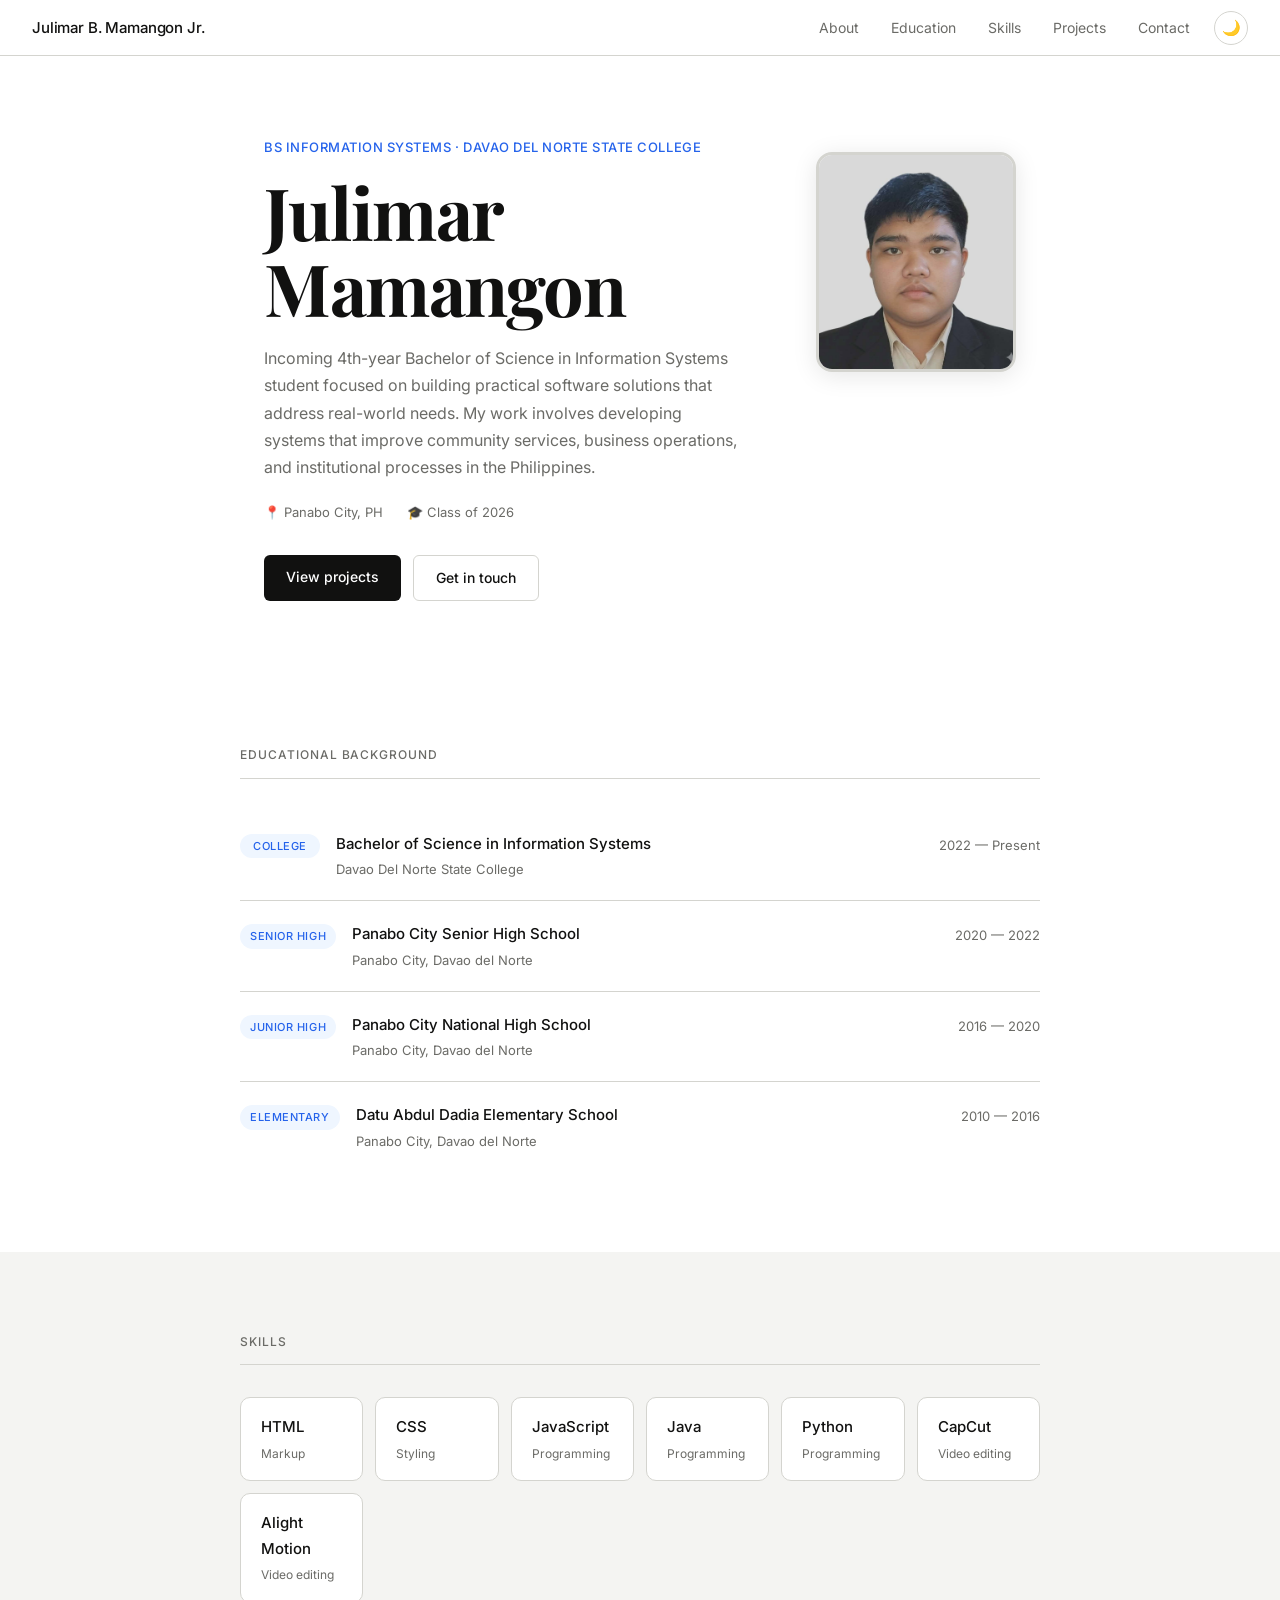
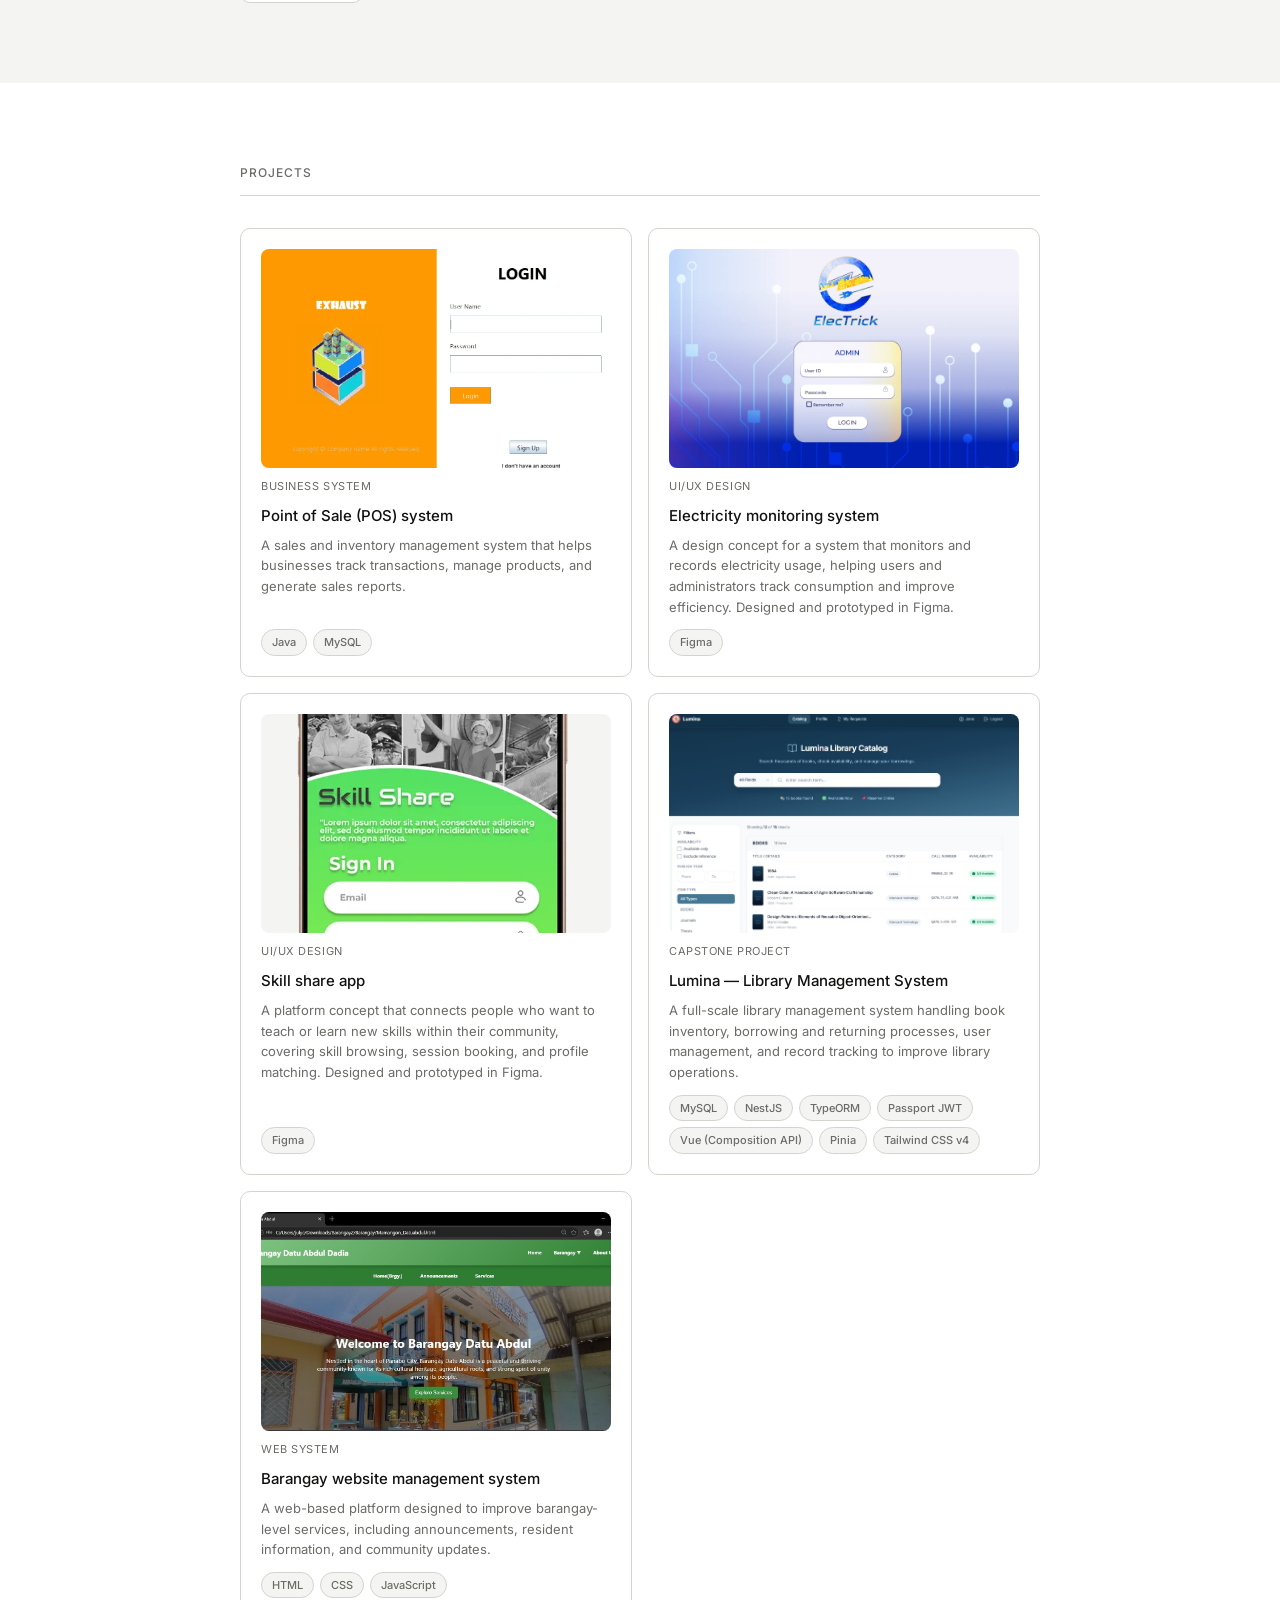
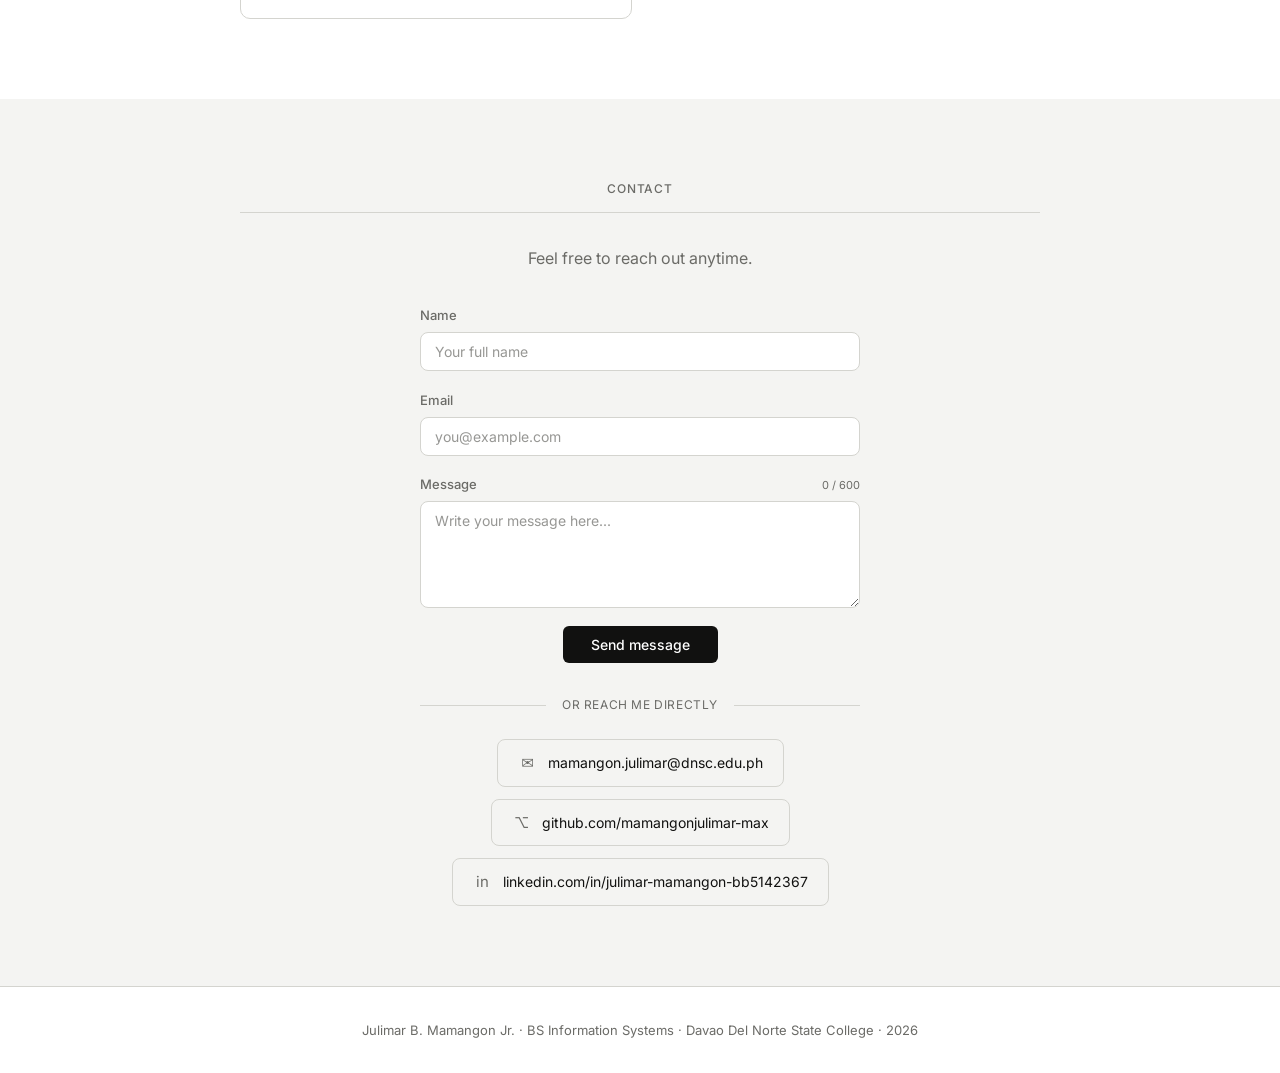
==== commit d6a0214f: "Rename index (4).html to index.html" ====
--- a/index.html
+++ b/index.html
@@ -258,20 +258,32 @@
       <h2 class="section-label">Contact</h2>
       <p class="contact-intro reveal">Feel free to reach out anytime.</p>
 
-      <form class="contact-form reveal" action="mailto:mamangon.julimar@dnsc.edu.ph" method="POST" enctype="text/plain">
-        <div class="form-group">
+      <form class="contact-form reveal" id="contact-form" novalidate>
+        <div class="form-group" id="cf-name-group">
           <label for="cf-name">Name</label>
-          <input type="text" id="cf-name" name="Name" placeholder="Your full name" required />
-        </div>
-        <div class="form-group">
+          <input type="text" id="cf-name" name="Name" placeholder="Your full name" autocomplete="name" aria-describedby="cf-name-error" required />
+          <span class="form-error" id="cf-name-error">Please enter your name.</span>
+        </div>
+        <div class="form-group" id="cf-email-group">
           <label for="cf-email">Email</label>
-          <input type="email" id="cf-email" name="Email" placeholder="you@example.com" required />
-        </div>
-        <div class="form-group">
-          <label for="cf-message">Message</label>
-          <textarea id="cf-message" name="Message" rows="5" placeholder="Write your message here..." required></textarea>
-        </div>
-        <button type="submit" class="form-submit">Send message</button>
+          <input type="email" id="cf-email" name="Email" placeholder="you@example.com" autocomplete="email" aria-describedby="cf-email-error" required />
+          <span class="form-error" id="cf-email-error">Please enter a valid email address.</span>
+        </div>
+        <div class="form-group" id="cf-message-group">
+          <div class="label-row">
+            <label for="cf-message">Message</label>
+            <span class="char-count" id="cf-message-count">0 / 600</span>
+          </div>
+          <textarea id="cf-message" name="Message" rows="5" placeholder="Write your message here..." aria-describedby="cf-message-error" minlength="10" maxlength="600" required></textarea>
+          <span class="form-error" id="cf-message-error">Please write a message (at least 10 characters).</span>
+        </div>
+
+        <div class="form-status" id="form-status" role="status" aria-live="polite"></div>
+
+        <button type="submit" class="form-submit" id="form-submit-btn">
+          <span class="form-spinner" aria-hidden="true"></span>
+          <span class="form-submit-label">Send message</span>
+        </button>
       </form>
 
       <div class="contact-divider reveal"><span>or reach me directly</span></div>
@@ -313,6 +325,122 @@
           try { localStorage.setItem('theme', 'dark'); } catch (e) {}
         }
         btn.setAttribute('aria-pressed', String(!isDark));
+      });
+    })();
+  </script>
+
+  <script>
+    // Contact form: client-side validation + mailto handoff with visible feedback
+    (function () {
+      var form = document.getElementById('contact-form');
+      if (!form) return;
+
+      var CONTACT_EMAIL = 'mamangon.julimar@dnsc.edu.ph';
+      var fields = {
+        name: { input: document.getElementById('cf-name'), group: document.getElementById('cf-name-group') },
+        email: { input: document.getElementById('cf-email'), group: document.getElementById('cf-email-group') },
+        message: { input: document.getElementById('cf-message'), group: document.getElementById('cf-message-group') }
+      };
+      var statusEl = document.getElementById('form-status');
+      var submitBtn = document.getElementById('form-submit-btn');
+      var submitLabel = submitBtn.querySelector('.form-submit-label');
+      var charCount = document.getElementById('cf-message-count');
+
+      var emailPattern = /^[^\s@]+@[^\s@]+\.[^\s@]+$/;
+
+      function setError(field, hasError) {
+        field.group.classList.toggle('has-error', hasError);
+      }
+
+      function validate() {
+        var valid = true;
+
+        if (!fields.name.input.value.trim()) {
+          setError(fields.name, true);
+          valid = false;
+        } else {
+          setError(fields.name, false);
+        }
+
+        var emailVal = fields.email.input.value.trim();
+        if (!emailVal || !emailPattern.test(emailVal)) {
+          setError(fields.email, true);
+          valid = false;
+        } else {
+          setError(fields.email, false);
+        }
+
+        var msgVal = fields.message.input.value.trim();
+        if (msgVal.length < 10) {
+          setError(fields.message, true);
+          valid = false;
+        } else {
+          setError(fields.message, false);
+        }
+
+        return valid;
+      }
+
+      // Live validation once a field has been touched/blurred
+      Object.keys(fields).forEach(function (key) {
+        fields[key].input.addEventListener('blur', function () {
+          validate();
+        });
+        fields[key].input.addEventListener('input', function () {
+          if (fields[key].group.classList.contains('has-error')) validate();
+        });
+      });
+
+      // Character counter for message
+      function updateCharCount() {
+        var len = fields.message.input.value.length;
+        var max = 600;
+        charCount.textContent = len + ' / ' + max;
+        charCount.classList.toggle('limit-near', len > max - 60);
+      }
+      fields.message.input.addEventListener('input', updateCharCount);
+      updateCharCount();
+
+      function showStatus(type, html) {
+        statusEl.className = 'form-status is-visible ' + type;
+        statusEl.innerHTML = html;
+      }
+
+      form.addEventListener('submit', function (e) {
+        e.preventDefault();
+
+        if (!validate()) {
+          var firstError = form.querySelector('.has-error input, .has-error textarea');
+          if (firstError) firstError.focus();
+          showStatus('error', 'Please fix the highlighted fields before sending.');
+          return;
+        }
+
+        var name = fields.name.input.value.trim();
+        var email = fields.email.input.value.trim();
+        var message = fields.message.input.value.trim();
+
+        submitBtn.disabled = true;
+        submitBtn.classList.add('is-loading');
+        submitLabel.textContent = 'Opening your email app…';
+
+        var subject = 'Portfolio contact from ' + name;
+        var body = message + '\n\n— ' + name + ' (' + email + ')';
+        var mailtoLink = 'mailto:' + CONTACT_EMAIL +
+          '?subject=' + encodeURIComponent(subject) +
+          '&body=' + encodeURIComponent(body);
+
+        window.location.href = mailtoLink;
+
+        setTimeout(function () {
+          submitBtn.disabled = false;
+          submitBtn.classList.remove('is-loading');
+          submitLabel.textContent = 'Send message';
+          showStatus('success',
+            'Your email app should now be open with the message ready to send. ' +
+            'If nothing opened, email me directly at <a href="mailto:' + CONTACT_EMAIL + '">' + CONTACT_EMAIL + '</a>.'
+          );
+        }, 600);
       });
     })();
   </script>
--- a/style.css
+++ b/style.css
@@ -417,6 +417,38 @@
   border-color: var(--accent);
 }
 
+.form-group.has-error input,
+.form-group.has-error textarea {
+  border-color: #dc2626;
+}
+
+.form-group.has-error input:focus,
+.form-group.has-error textarea:focus {
+  border-color: #dc2626;
+}
+
+.form-error {
+  display: none;
+  font-size: 12px;
+  color: #dc2626;
+}
+
+.form-group.has-error .form-error { display: block; }
+
+.label-row {
+  display: flex;
+  align-items: baseline;
+  justify-content: space-between;
+  gap: 0.5rem;
+}
+
+.char-count {
+  font-size: 11px;
+  color: var(--gray-600);
+}
+
+.char-count.limit-near { color: #dc2626; }
+
 .form-submit {
   align-self: center;
   padding: 10px 28px;
@@ -428,10 +460,71 @@
   border: none;
   border-radius: 6px;
   cursor: pointer;
-  transition: background-color 0.15s;
+  transition: background-color 0.15s, opacity 0.15s;
+  display: inline-flex;
+  align-items: center;
+  gap: 8px;
 }
 
 .form-submit:hover { background: var(--gray-900); }
+
+.form-submit:disabled {
+  opacity: 0.6;
+  cursor: default;
+  background: var(--black);
+}
+
+.form-spinner {
+  width: 13px;
+  height: 13px;
+  border-radius: 50%;
+  border: 2px solid rgba(255, 255, 255, 0.35);
+  border-top-color: var(--white);
+  animation: form-spin 0.7s linear infinite;
+  display: none;
+}
+
+.form-submit.is-loading .form-spinner { display: inline-block; }
+
+@keyframes form-spin {
+  to { transform: rotate(360deg); }
+}
+
+.form-status {
+  display: none;
+  font-size: 13px;
+  padding: 10px 14px;
+  border-radius: 8px;
+  margin-top: -0.3rem;
+}
+
+.form-status.is-visible { display: block; }
+
+.form-status.success {
+  color: #15803d;
+  background: #f0fdf4;
+  border: 1px solid #bbf7d0;
+}
+
+[data-theme="dark"] .form-status.success {
+  background: #0f2416;
+  border-color: #1c4a2b;
+  color: #4ade80;
+}
+
+.form-status.error {
+  color: #b91c1c;
+  background: #fef2f2;
+  border: 1px solid #fecaca;
+}
+
+[data-theme="dark"] .form-status.error {
+  background: #2a1212;
+  border-color: #4a1c1c;
+  color: #f87171;
+}
+
+.form-status a { text-decoration: underline; font-weight: 500; }
 
 .contact-divider {
   display: flex;
